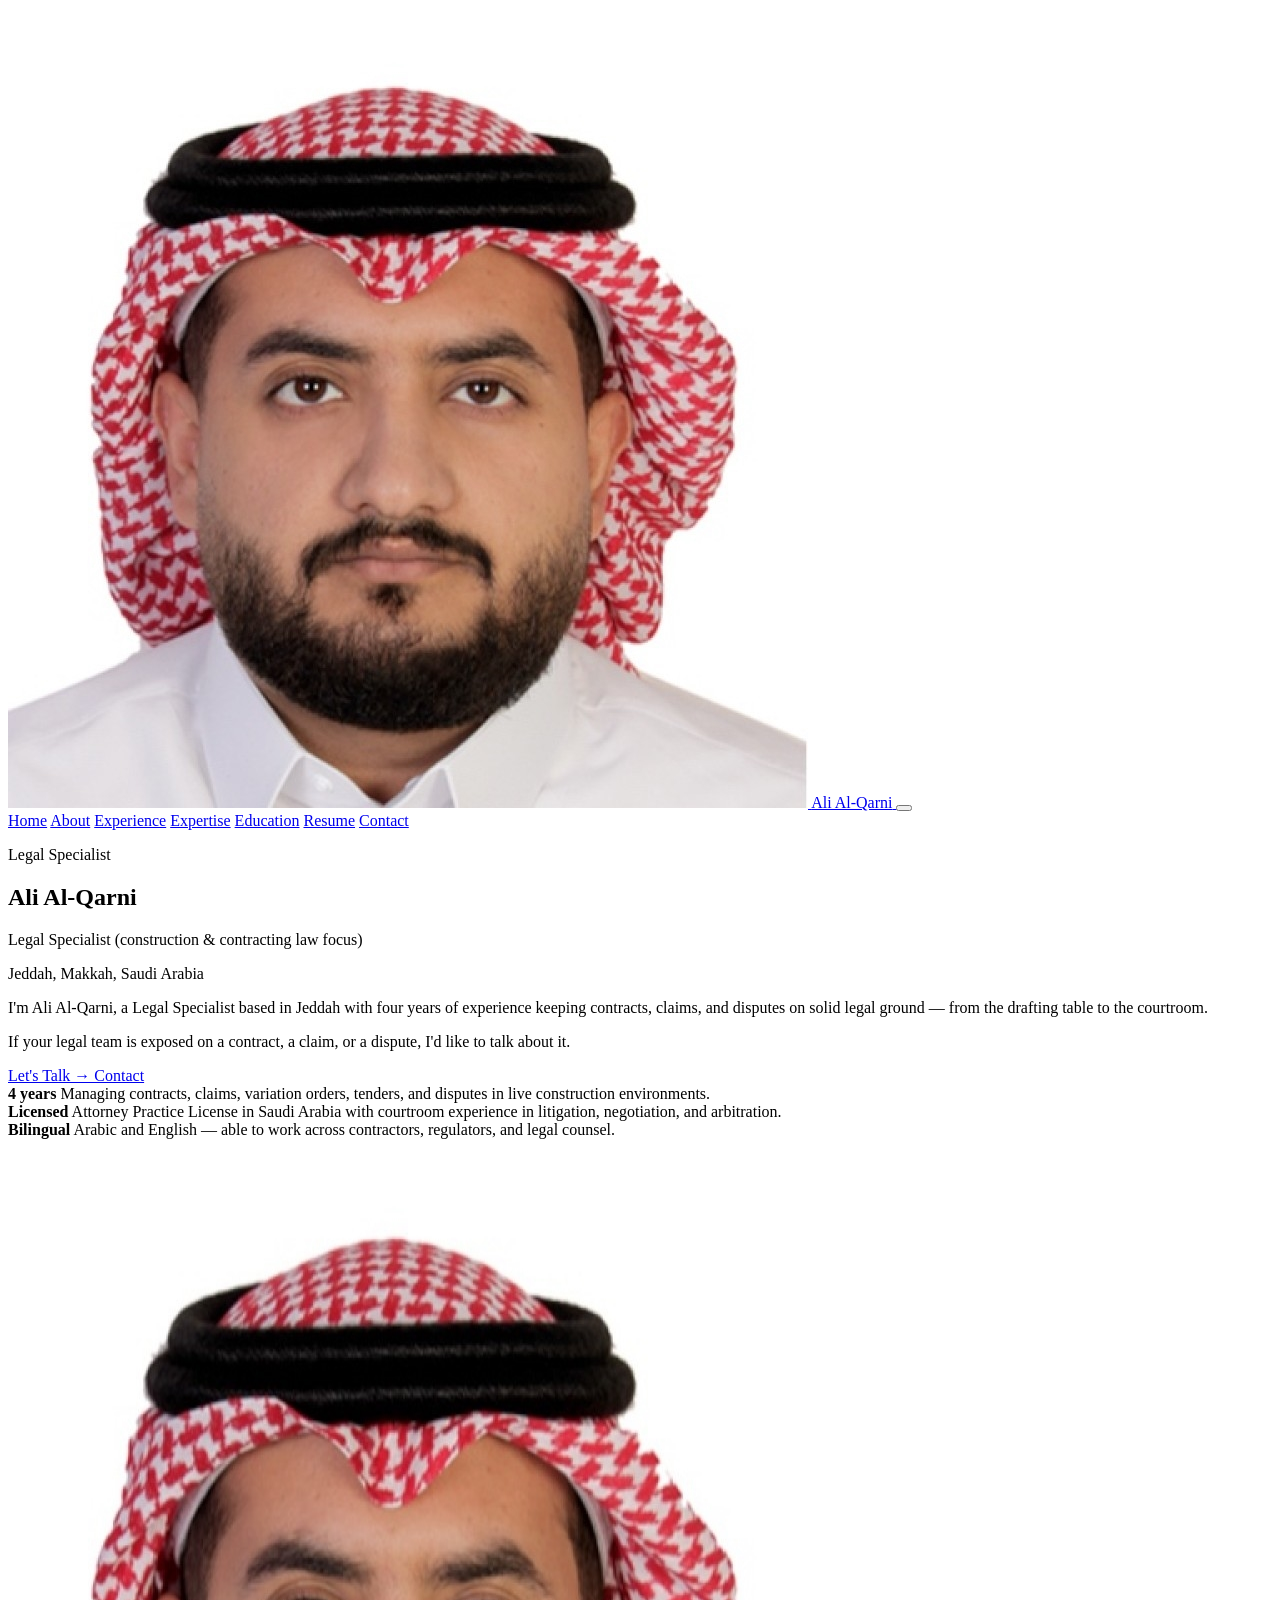
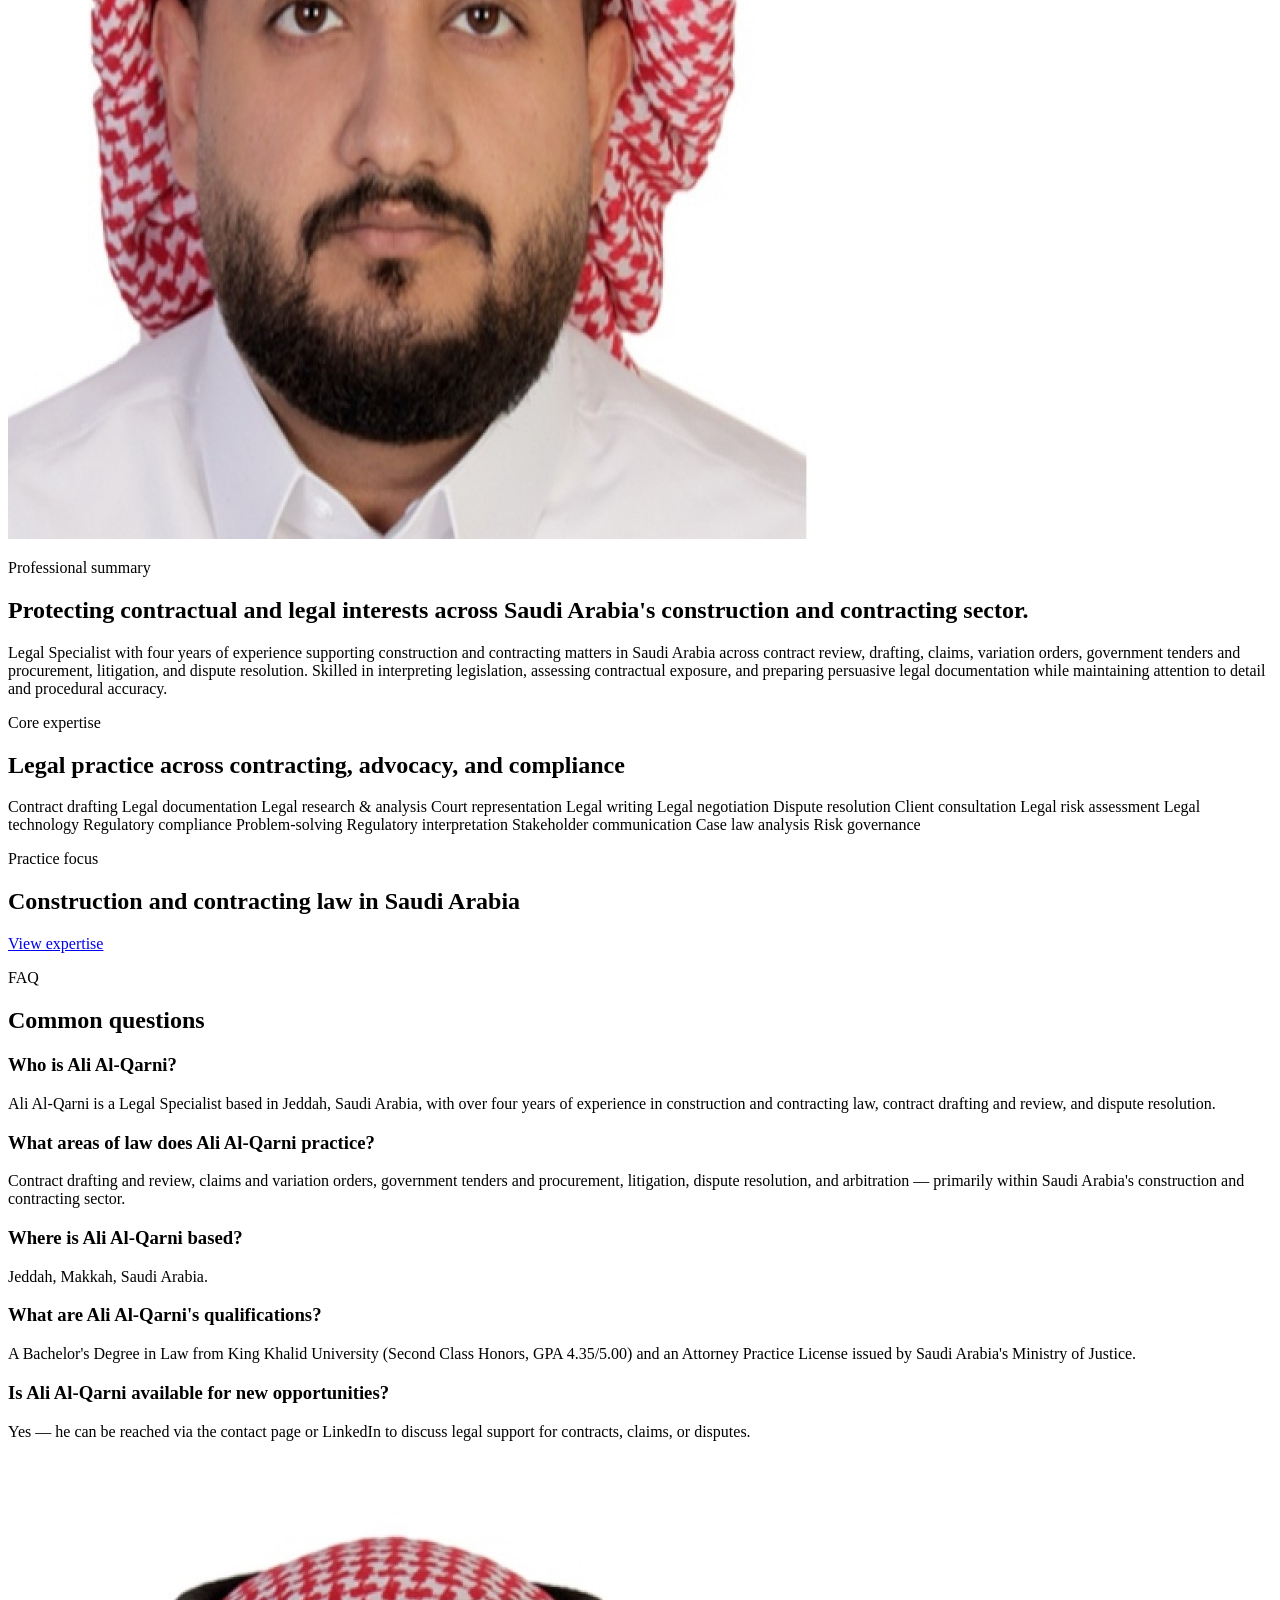
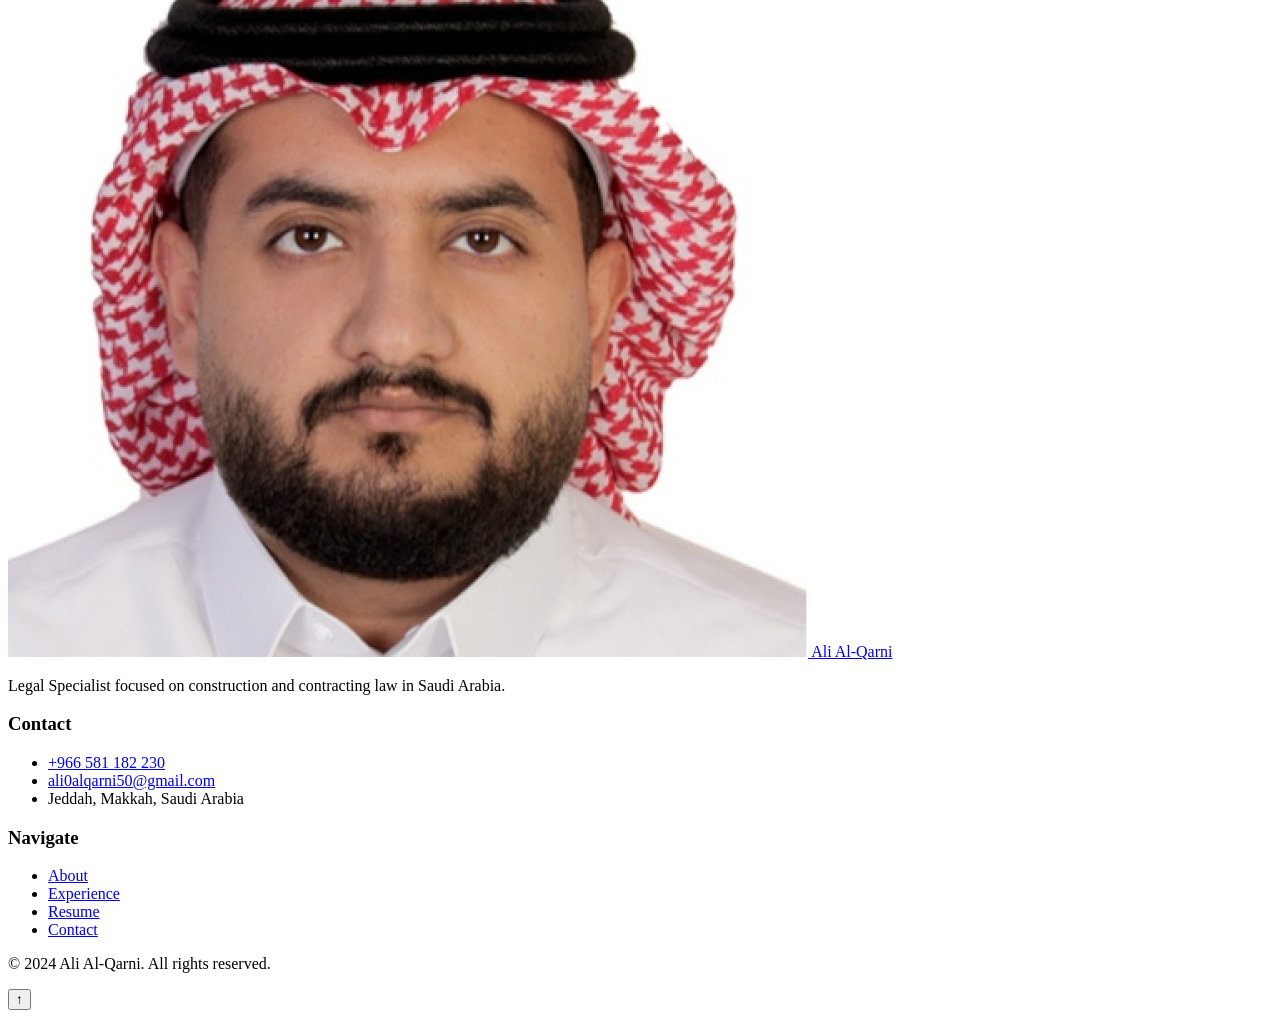
==== index.html @ 234a4a9c "Add files via upload" ====
<!DOCTYPE html>
<html lang="en">
  <head>
    <meta charset="UTF-8" />
    <meta name="viewport" content="width=device-width, initial-scale=1.0" />
    <meta name="description" content="Ali Al-Qarni is a Legal Specialist in Saudi Arabia focused on construction and contracting law, contract review, claims, and dispute resolution." />
    <meta name="robots" content="index, follow" />
    <meta name="theme-color" content="#101828" />
    <meta property="og:type" content="profile" />
    <meta property="og:title" content="Ali Al-Qarni | Legal Specialist, Jeddah, Saudi Arabia" />
    <meta property="og:description" content="Ali Al-Qarni is a Legal Specialist in Saudi Arabia focused on construction and contracting law, contract review, claims, and dispute resolution." />
    <meta property="og:url" content="https://www.alialqarnilegal.com/" />
    <meta property="og:image" content="https://www.alialqarnilegal.com/Ali-Al-Qarni-Professional-Banner.png" />
    <meta property="og:locale" content="en_SA" />
    <meta name="twitter:card" content="summary_large_image" />
    <meta name="twitter:title" content="Ali Al-Qarni | Legal Specialist, Jeddah, Saudi Arabia" />
    <meta name="twitter:description" content="Ali Al-Qarni is a Legal Specialist in Saudi Arabia focused on construction and contracting law, contract review, claims, and dispute resolution." />
    <meta name="twitter:image" content="https://www.alialqarnilegal.com/Ali-Al-Qarni-Professional-Banner.png" />
    <link rel="canonical" href="https://www.alialqarnilegal.com/" />
    <title>Ali Al-Qarni | Legal Specialist, Jeddah, Saudi Arabia</title>
    <link rel="icon" type="image/svg+xml" href="./ali-al-qarni-monogram.svg" />
    <link rel="stylesheet" href="./css/style.css" />
    <script type="application/ld+json">
      {
        "@context": "https://schema.org",
        "@type": "Person",
        "name": "Ali Al-Qarni",
        "url": "https://www.alialqarnilegal.com/",
        "jobTitle": "Legal Specialist",
        "description": "Legal Specialist with 4+ years of experience in construction and contracting law, contract review, litigation, and dispute resolution in Saudi Arabia.",
        "image": "https://www.alialqarnilegal.com/Ali-Al-Qarni-Portrait.jpg",
        "address": {
          "@type": "PostalAddress",
          "addressLocality": "Jeddah",
          "addressRegion": "Makkah",
          "addressCountry": "SA"
        },
        "email": "ali0alqarni50@gmail.com",
        "telephone": "+966581182230",
        "sameAs": ["https://www.linkedin.com/in/ali-alqarni11/"],
        "alumniOf": {
          "@type": "CollegeOrUniversity",
          "name": "King Khalid University"
        },
        "knowsLanguage": ["Arabic", "English"],
        "hasCredential": {
          "@type": "EducationalOccupationalCredential",
          "credentialCategory": "Attorney Practice License",
          "recognizedBy": {
            "@type": "GovernmentOrganization",
            "name": "Ministry of Justice, Saudi Arabia"
          }
        }
      }
    </script>
    <script type="application/ld+json">
      {
        "@context": "https://schema.org",
        "@type": "FAQPage",
        "mainEntity": [
          {
            "@type": "Question",
            "name": "Who is Ali Al-Qarni?",
            "acceptedAnswer": {
              "@type": "Answer",
              "text": "Ali Al-Qarni is a Legal Specialist based in Jeddah, Saudi Arabia, with over four years of experience in construction and contracting law, contract drafting and review, and dispute resolution."
            }
          },
          {
            "@type": "Question",
            "name": "What areas of law does Ali Al-Qarni practice?",
            "acceptedAnswer": {
              "@type": "Answer",
              "text": "Contract drafting and review, claims and variation orders, government tenders and procurement, litigation, dispute resolution, and arbitration — primarily within Saudi Arabia's construction and contracting sector."
            }
          },
          {
            "@type": "Question",
            "name": "Where is Ali Al-Qarni based?",
            "acceptedAnswer": {
              "@type": "Answer",
              "text": "Jeddah, Makkah, Saudi Arabia."
            }
          },
          {
            "@type": "Question",
            "name": "What are Ali Al-Qarni's qualifications?",
            "acceptedAnswer": {
              "@type": "Answer",
              "text": "A Bachelor's Degree in Law from King Khalid University (Second Class Honors, GPA 4.35/5.00) and an Attorney Practice License issued by Saudi Arabia's Ministry of Justice."
            }
          },
          {
            "@type": "Question",
            "name": "Is Ali Al-Qarni available for new opportunities?",
            "acceptedAnswer": {
              "@type": "Answer",
              "text": "Yes — he can be reached via the contact page or LinkedIn to discuss legal support for contracts, claims, or disputes."
            }
          }
        ]
      }
    </script>
  </head>
  <body>
    <header class="site-header">
      <div class="container header-inner">
        <a class="brand" href="./" aria-label="Ali Al-Qarni home page">
          <img class="brand__logo" src="./Ali-Al-Qarni-Portrait.jpg" alt="Ali Al-Qarni portrait logo" />
          <span class="brand__text">Ali Al-Qarni</span>
        </a>

        <button class="nav-toggle" type="button" aria-label="Toggle navigation" aria-expanded="false">
          <span></span>
          <span></span>
          <span></span>
        </button>

        <nav class="site-nav" aria-label="Main navigation">
          <a class="nav-link" href="./">Home</a>
          <a class="nav-link" href="./about.html">About</a>
          <a class="nav-link" href="./experience.html">Experience</a>
          <a class="nav-link" href="./expertise.html">Expertise</a>
          <a class="nav-link" href="./education.html">Education</a>
          <a class="nav-link" href="./resume.html">Resume</a>
          <a class="nav-link" href="./contact.html">Contact</a>
        </nav>
      </div>
    </header>

    <main>
      <section class="hero">
        <div class="container hero__grid">
          <div class="hero__content">
            <p class="eyebrow">Legal Specialist</p>
            <h1>Ali Al-Qarni</h1>
            <p class="hero__title">Legal Specialist (construction &amp; contracting law focus)</p>
            <p class="hero__location">Jeddah, Makkah, Saudi Arabia</p>

            <p class="lead">
              I&apos;m Ali Al-Qarni, a Legal Specialist based in Jeddah with four years of experience
              keeping contracts, claims, and disputes on solid legal ground — from the drafting table
              to the courtroom.
            </p>

            <div class="hero__actions">
              <p class="cta-line">If your legal team is exposed on a contract, a claim, or a dispute, I&apos;d like to talk about it.</p>
              <a class="button button--primary" href="./contact.html">Let&apos;s Talk → Contact</a>
            </div>

            <div class="stat-grid" aria-label="Professional highlights">
              <div class="stat-item">
                <strong>4 years</strong>
                <span>Managing contracts, claims, variation orders, tenders, and disputes in live construction environments.</span>
              </div>
              <div class="stat-item">
                <strong>Licensed</strong>
                <span>Attorney Practice License in Saudi Arabia with courtroom experience in litigation, negotiation, and arbitration.</span>
              </div>
              <div class="stat-item">
                <strong>Bilingual</strong>
                <span>Arabic and English — able to work across contractors, regulators, and legal counsel.</span>
              </div>
            </div>
          </div>

          <div class="hero__media">
            <div class="portrait-card">
              <img src="./Ali-Al-Qarni-Portrait.jpg" alt="Portrait of Ali Al-Qarni, Legal Specialist in Saudi Arabia" width="800" height="1000" />
            </div>
          </div>
        </div>
      </section>

      <section class="section section--muted">
        <div class="container">
          <div class="section-heading">
            <p class="eyebrow">Professional summary</p>
            <h2>Protecting contractual and legal interests across Saudi Arabia&apos;s construction and contracting sector.</h2>
          </div>
          <p>
            Legal Specialist with four years of experience supporting construction and contracting
            matters in Saudi Arabia across contract review, drafting, claims, variation orders,
            government tenders and procurement, litigation, and dispute resolution. Skilled in
            interpreting legislation, assessing contractual exposure, and preparing persuasive legal
            documentation while maintaining attention to detail and procedural accuracy.
          </p>
        </div>
      </section>

      <section class="section">
        <div class="container">
          <div class="section-heading">
            <p class="eyebrow">Core expertise</p>
            <h2>Legal practice across contracting, advocacy, and compliance</h2>
          </div>

          <div class="expertise-list">
            <span>Contract drafting</span>
            <span>Legal documentation</span>
            <span>Legal research &amp; analysis</span>
            <span>Court representation</span>
            <span>Legal writing</span>
            <span>Legal negotiation</span>
            <span>Dispute resolution</span>
            <span>Client consultation</span>
            <span>Legal risk assessment</span>
            <span>Legal technology</span>
            <span>Regulatory compliance</span>
            <span>Problem-solving</span>
            <span>Regulatory interpretation</span>
            <span>Stakeholder communication</span>
            <span>Case law analysis</span>
            <span>Risk governance</span>
          </div>
        </div>
      </section>

      <section class="section section--highlight">
        <div class="container cta-band">
          <div>
            <p class="eyebrow">Practice focus</p>
            <h2>Construction and contracting law in Saudi Arabia</h2>
          </div>
          <a class="button button--primary" href="./expertise.html">View expertise</a>
        </div>
      </section>

      <section class="section faq-section" aria-label="Frequently asked questions">
        <div class="container narrow">
          <div class="section-heading">
            <p class="eyebrow">FAQ</p>
            <h2>Common questions</h2>
          </div>

          <div class="faq-list">
            <div class="faq-item">
              <h3>Who is Ali Al-Qarni?</h3>
              <p>Ali Al-Qarni is a Legal Specialist based in Jeddah, Saudi Arabia, with over four years of experience in construction and contracting law, contract drafting and review, and dispute resolution.</p>
            </div>
            <div class="faq-item">
              <h3>What areas of law does Ali Al-Qarni practice?</h3>
              <p>Contract drafting and review, claims and variation orders, government tenders and procurement, litigation, dispute resolution, and arbitration — primarily within Saudi Arabia&apos;s construction and contracting sector.</p>
            </div>
            <div class="faq-item">
              <h3>Where is Ali Al-Qarni based?</h3>
              <p>Jeddah, Makkah, Saudi Arabia.</p>
            </div>
            <div class="faq-item">
              <h3>What are Ali Al-Qarni&apos;s qualifications?</h3>
              <p>A Bachelor&apos;s Degree in Law from King Khalid University (Second Class Honors, GPA 4.35/5.00) and an Attorney Practice License issued by Saudi Arabia&apos;s Ministry of Justice.</p>
            </div>
            <div class="faq-item">
              <h3>Is Ali Al-Qarni available for new opportunities?</h3>
              <p>Yes — he can be reached via the contact page or LinkedIn to discuss legal support for contracts, claims, or disputes.</p>
            </div>
          </div>
        </div>
      </section>
    </main>

    <footer class="site-footer">
      <div class="container footer-grid">
        <div>
          <a class="brand brand--footer" href="./">
            <img class="brand__logo" src="./Ali-Al-Qarni-Portrait.jpg" alt="Ali Al-Qarni portrait logo" />
            <span class="brand__text">Ali Al-Qarni</span>
          </a>
          <p>Legal Specialist focused on construction and contracting law in Saudi Arabia.</p>
        </div>

        <div>
          <h3>Contact</h3>
          <ul class="footer-list">
            <li><a href="tel:+966581182230">+966 581 182 230</a></li>
            <li><a href="mailto:ali0alqarni50@gmail.com">ali0alqarni50@gmail.com</a></li>
            <li>Jeddah, Makkah, Saudi Arabia</li>
          </ul>
        </div>

        <div>
          <h3>Navigate</h3>
          <ul class="footer-list">
            <li><a href="./about.html">About</a></li>
            <li><a href="./experience.html">Experience</a></li>
            <li><a href="./resume.html">Resume</a></li>
            <li><a href="./contact.html">Contact</a></li>
          </ul>
        </div>
      </div>
      <div class="container footer-meta">
        <p>© 2024 Ali Al-Qarni. All rights reserved.</p>
      </div>
    </footer>

    <button class="scroll-top" type="button" aria-label="Scroll to top">↑</button>

    <script src="./js/main.js"></script>
  </body>
</html>
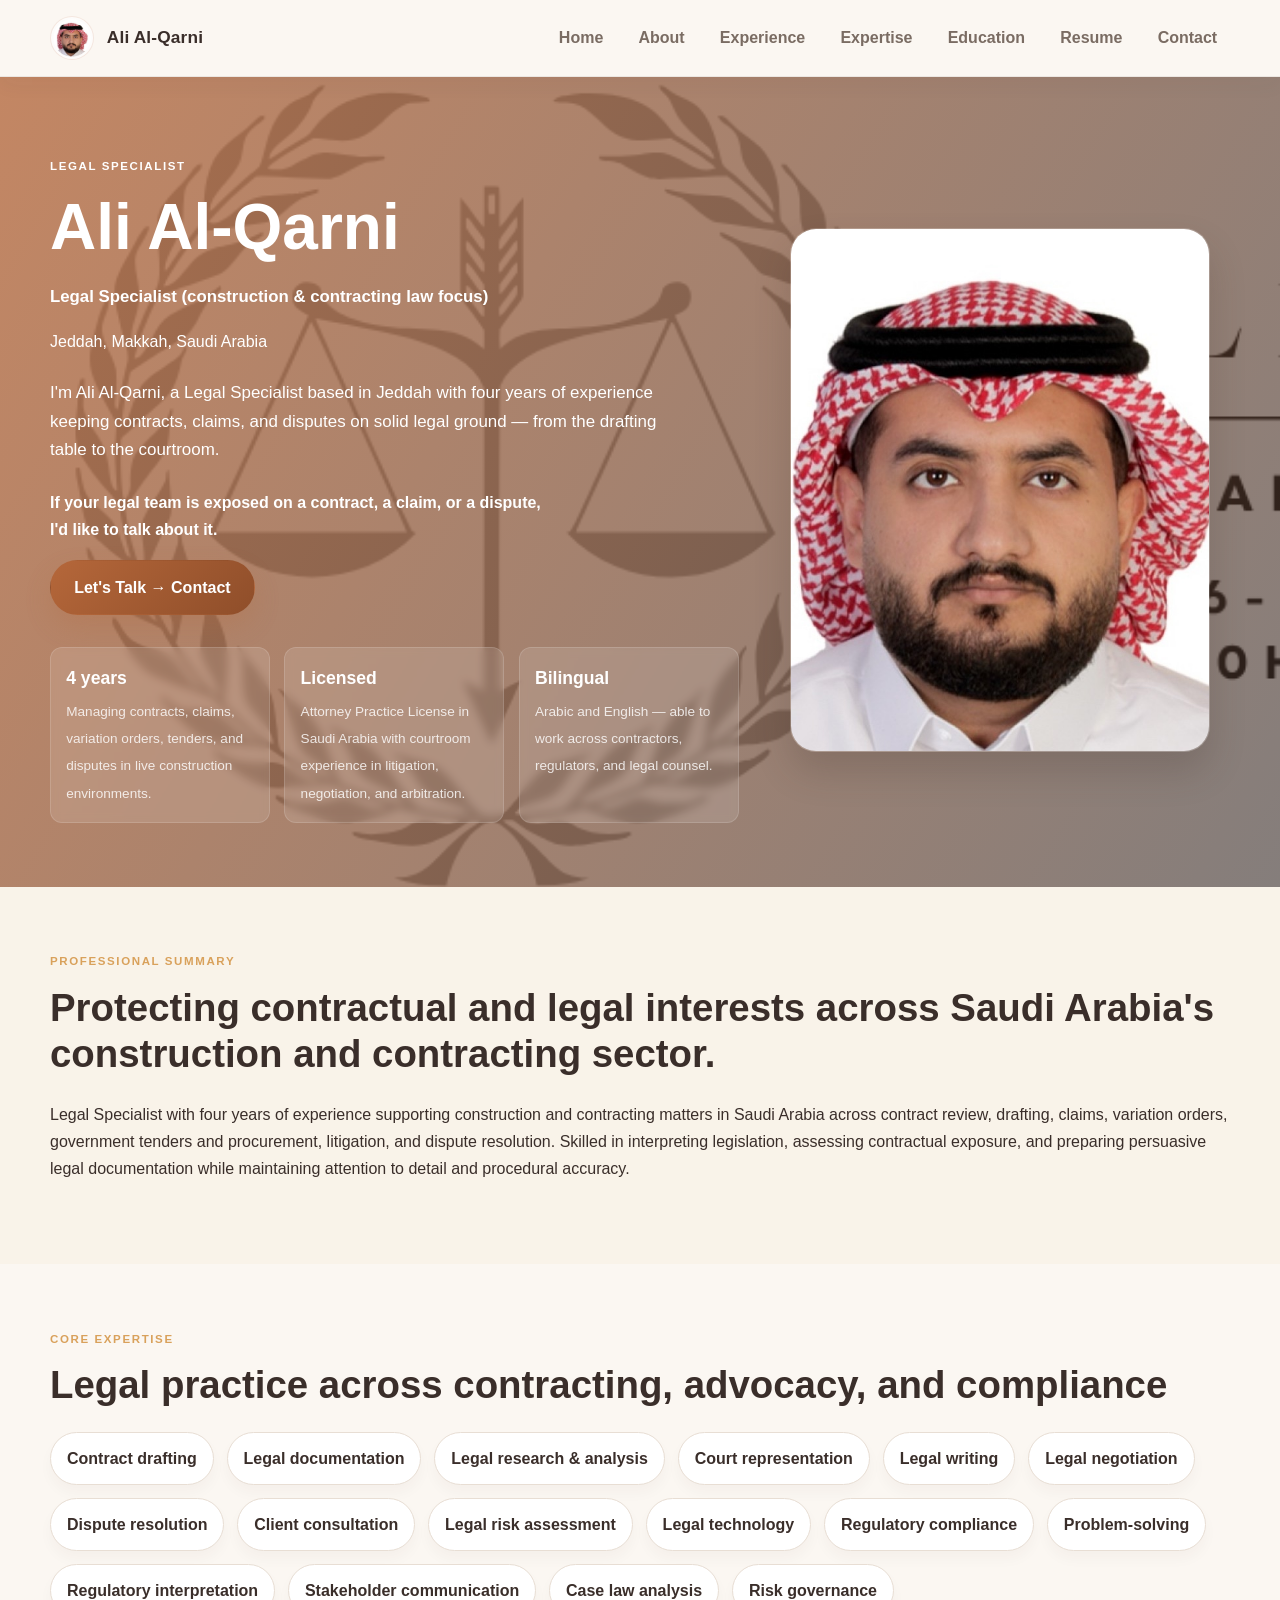
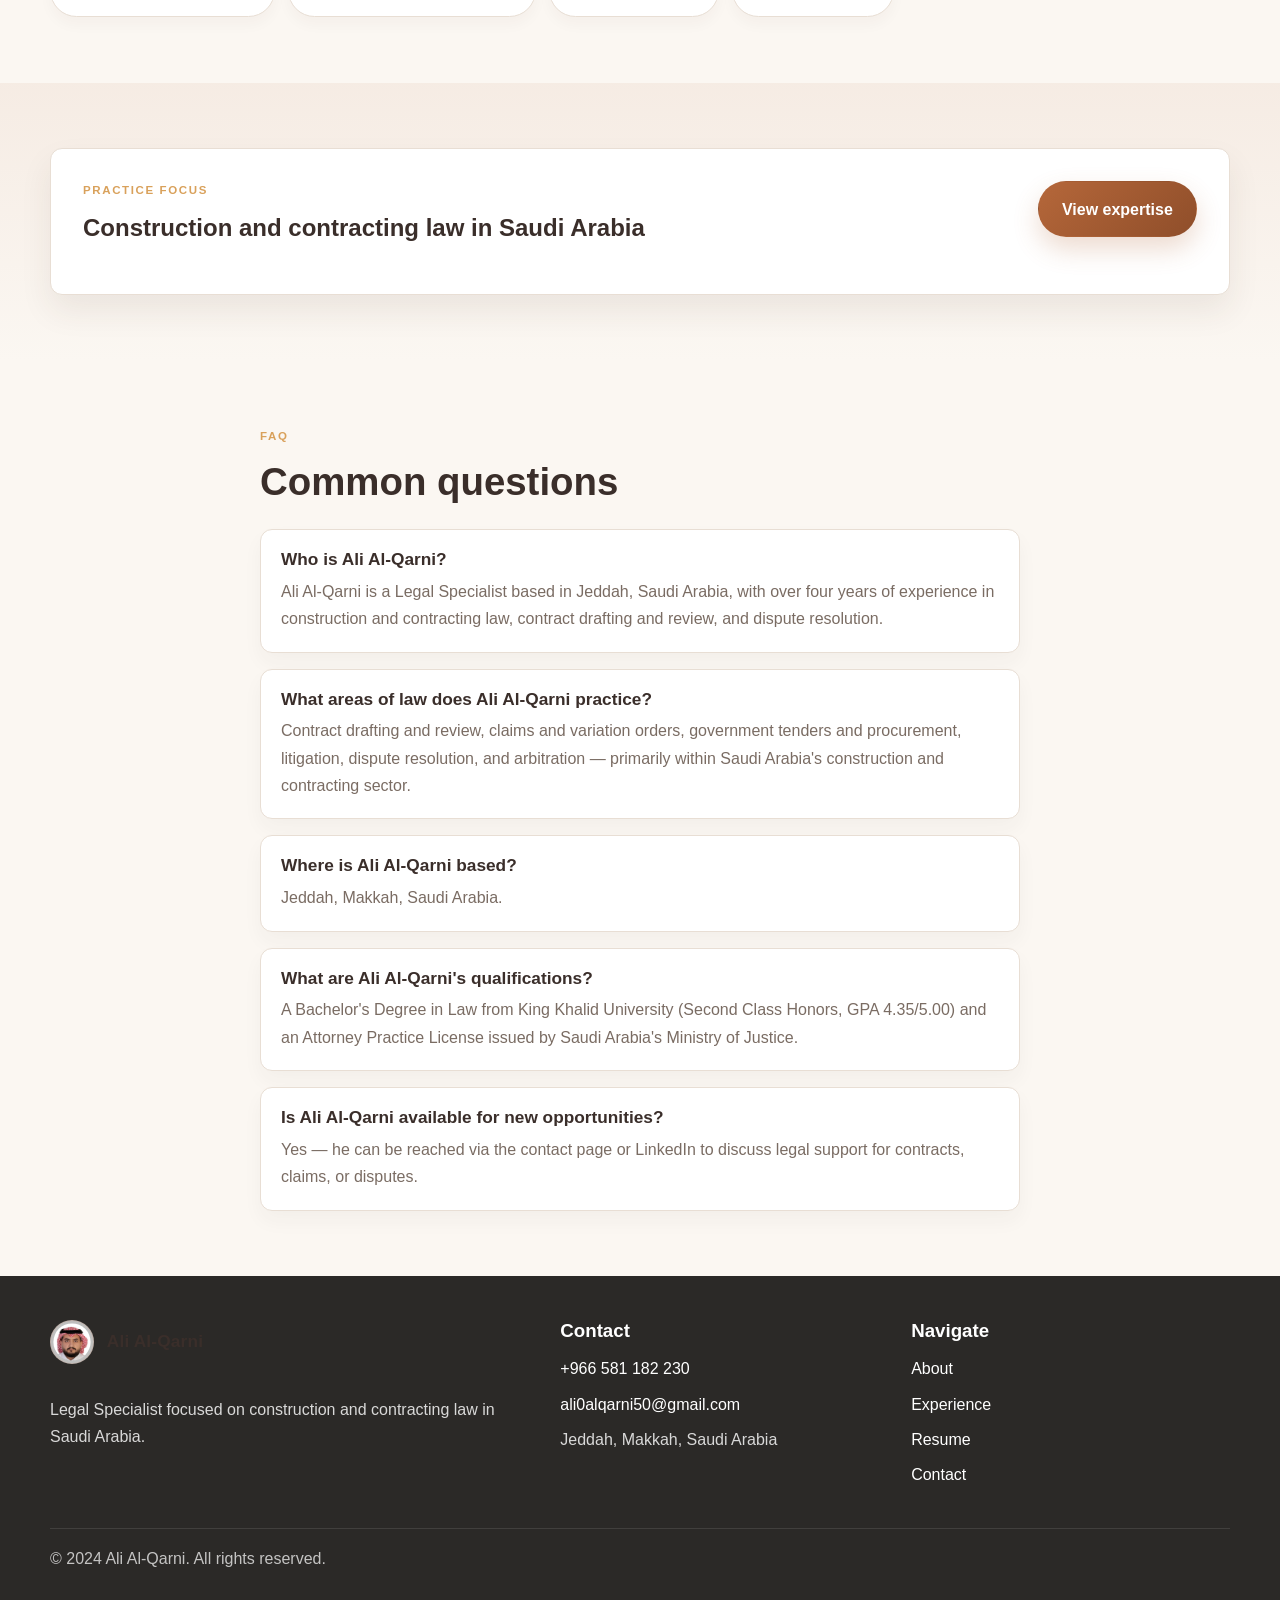
==== commit 0941cfa7: "Add files via upload" ====
--- a/index.html
+++ b/index.html
@@ -9,26 +9,26 @@
     <meta property="og:type" content="profile" />
     <meta property="og:title" content="Ali Al-Qarni | Legal Specialist, Jeddah, Saudi Arabia" />
     <meta property="og:description" content="Ali Al-Qarni is a Legal Specialist in Saudi Arabia focused on construction and contracting law, contract review, claims, and dispute resolution." />
-    <meta property="og:url" content="https://www.alialqarnilegal.com/" />
-    <meta property="og:image" content="https://www.alialqarnilegal.com/Ali-Al-Qarni-Professional-Banner.png" />
+    <meta property="og:url" content="https://danmoneynnhfbn.github.io/alllll/" />
+    <meta property="og:image" content="https://danmoneynnhfbn.github.io/alllll/Ali-Al-Qarni-Professional-Banner.png" />
     <meta property="og:locale" content="en_SA" />
     <meta name="twitter:card" content="summary_large_image" />
     <meta name="twitter:title" content="Ali Al-Qarni | Legal Specialist, Jeddah, Saudi Arabia" />
     <meta name="twitter:description" content="Ali Al-Qarni is a Legal Specialist in Saudi Arabia focused on construction and contracting law, contract review, claims, and dispute resolution." />
-    <meta name="twitter:image" content="https://www.alialqarnilegal.com/Ali-Al-Qarni-Professional-Banner.png" />
-    <link rel="canonical" href="https://www.alialqarnilegal.com/" />
+    <meta name="twitter:image" content="https://danmoneynnhfbn.github.io/alllll/Ali-Al-Qarni-Professional-Banner.png" />
+    <link rel="canonical" href="https://danmoneynnhfbn.github.io/alllll/" />
     <title>Ali Al-Qarni | Legal Specialist, Jeddah, Saudi Arabia</title>
     <link rel="icon" type="image/svg+xml" href="./ali-al-qarni-monogram.svg" />
-    <link rel="stylesheet" href="./css/style.css" />
+    <link rel="stylesheet" href="style.css" />
     <script type="application/ld+json">
       {
         "@context": "https://schema.org",
         "@type": "Person",
         "name": "Ali Al-Qarni",
-        "url": "https://www.alialqarnilegal.com/",
+        "url": "https://danmoneynnhfbn.github.io/alllll/",
         "jobTitle": "Legal Specialist",
         "description": "Legal Specialist with 4+ years of experience in construction and contracting law, contract review, litigation, and dispute resolution in Saudi Arabia.",
-        "image": "https://www.alialqarnilegal.com/Ali-Al-Qarni-Portrait.jpg",
+        "image": "https://danmoneynnhfbn.github.io/alllll/Ali-Al-Qarni-Portrait.jpg",
         "address": {
           "@type": "PostalAddress",
           "addressLocality": "Jeddah",
@@ -295,6 +295,6 @@
 
     <button class="scroll-top" type="button" aria-label="Scroll to top">↑</button>
 
-    <script src="./js/main.js"></script>
+    <script src="main.js"></script>
   </body>
 </html>
--- a/style.css
+++ b/style.css
@@ -0,0 +1,920 @@
+:root {
+  --color-bg: #FBF7F2;
+  --color-surface: #FFFFFF;
+  --color-text: #3A2E2A;
+  --color-text-muted: #7A6C63;
+  --color-primary: #B5673A;
+  --color-primary-dark: #8F4E2A;
+  --color-secondary: #D9A15B;
+  --color-border: #E8DED4;
+  --radius: 12px;
+  --container: 1180px;
+  --shadow-soft: 0 16px 32px rgba(58, 46, 42, 0.08);
+  --shadow-card: 0 22px 40px rgba(58, 46, 42, 0.12);
+}
+
+* {
+  box-sizing: border-box;
+}
+
+html {
+  scroll-behavior: smooth;
+}
+
+body {
+  margin: 0;
+  font-family: "Segoe UI", Arial, sans-serif;
+  background: var(--color-bg);
+  color: var(--color-text);
+  line-height: 1.7;
+}
+
+a {
+  color: inherit;
+  text-decoration: none;
+}
+
+img {
+  max-width: 100%;
+  height: auto;
+  display: block;
+}
+
+button,
+input,
+textarea {
+  font: inherit;
+}
+
+.container {
+  width: min(var(--container), calc(100% - 2rem));
+  margin: 0 auto;
+}
+
+.narrow {
+  max-width: 760px;
+}
+
+.site-header {
+  position: sticky;
+  top: 0;
+  z-index: 1000;
+  background: rgba(251, 247, 242, 0.94);
+  backdrop-filter: blur(12px);
+  border-bottom: 1px solid rgba(58, 46, 42, 0.08);
+  box-shadow: 0 8px 20px rgba(58, 46, 42, 0.04);
+}
+
+.header-inner {
+  display: flex;
+  align-items: center;
+  justify-content: space-between;
+  min-height: 76px;
+  gap: 1rem;
+}
+
+.brand {
+  display: inline-flex;
+  align-items: center;
+  gap: 0.8rem;
+  color: var(--color-text);
+  transition: opacity 0.2s ease;
+}
+
+.brand:hover,
+.brand:focus-visible {
+  opacity: 0.92;
+}
+
+.brand__logo {
+  width: 44px;
+  height: 44px;
+  display: block;
+  border-radius: 50%;
+  object-fit: cover;
+  background: rgba(255, 255, 255, 0.7);
+  border: 1px solid rgba(181, 103, 58, 0.14);
+  padding: 0.15rem;
+}
+
+.brand__text {
+  font-size: 1.08rem;
+  font-weight: 800;
+  letter-spacing: 0.01em;
+  color: var(--color-text);
+}
+
+.site-nav {
+  display: none;
+  flex-direction: column;
+  position: absolute;
+  top: 100%;
+  left: 0;
+  right: 0;
+  padding: 1rem 1.25rem 1.35rem;
+  background: rgba(255, 255, 255, 0.98);
+  border-top: 1px solid var(--color-border);
+  box-shadow: var(--shadow-soft);
+  opacity: 0;
+  visibility: hidden;
+  transform: translateY(-10px);
+  transition: opacity 0.25s ease, transform 0.25s ease, visibility 0.25s ease;
+}
+
+.site-nav.is-open {
+  display: flex;
+  opacity: 1;
+  visibility: visible;
+  transform: translateY(0);
+}
+
+.nav-link {
+  color: var(--color-text-muted);
+  padding: 0.75rem 0.2rem;
+  font-weight: 600;
+  border-radius: var(--radius);
+  transition: all 0.2s ease;
+}
+
+.nav-link:hover,
+.nav-link:focus-visible,
+.nav-link.is-active {
+  color: var(--color-primary-dark);
+  background: rgba(181, 103, 58, 0.08);
+  transform: translateY(-2px);
+}
+
+.nav-toggle {
+  width: 2.9rem;
+  height: 2.9rem;
+  border: 1px solid var(--color-border);
+  border-radius: 50%;
+  background: rgba(255, 255, 255, 0.7);
+  display: inline-flex;
+  flex-direction: column;
+  justify-content: center;
+  align-items: center;
+  gap: 0.28rem;
+  padding: 0;
+  cursor: pointer;
+  transition: all 0.2s ease;
+}
+
+.nav-toggle:hover,
+.nav-toggle:focus-visible {
+  transform: translateY(-2px);
+  box-shadow: var(--shadow-soft);
+}
+
+.nav-toggle span {
+  display: block;
+  width: 1.2rem;
+  height: 2px;
+  background: var(--color-text);
+  border-radius: 999px;
+  transition: all 0.25s ease;
+}
+
+.nav-toggle.is-open span:nth-child(1) {
+  transform: rotate(45deg) translate(4px, 4px);
+}
+
+.nav-toggle.is-open span:nth-child(2) {
+  opacity: 0;
+}
+
+.nav-toggle.is-open span:nth-child(3) {
+  transform: rotate(-45deg) translate(4px, -4px);
+}
+
+main {
+  min-height: calc(100vh - 150px);
+}
+
+.hero {
+  position: relative;
+  background: linear-gradient(120deg, rgba(181, 103, 58, 0.78), rgba(58, 46, 42, 0.6)), url("../Ali-Al-Qarni-Professional-Banner.png") center/cover no-repeat;
+  color: #ffffff;
+  padding: 4.2rem 0 3.3rem;
+}
+
+.hero__grid {
+  display: grid;
+  gap: 2rem;
+  align-items: center;
+  position: relative;
+  z-index: 1;
+}
+
+.eyebrow {
+  margin: 0 0 0.8rem;
+  color: var(--color-secondary);
+  text-transform: uppercase;
+  letter-spacing: 0.14em;
+  font-size: 0.72rem;
+  font-weight: 700;
+}
+
+h1,
+h2,
+h3 {
+  margin-top: 0;
+  line-height: 1.2;
+  color: var(--color-text);
+}
+
+.hero h1,
+.hero h2,
+.hero h3,
+.hero p,
+.hero .eyebrow,
+.hero .hero__title,
+.hero .hero__location {
+  color: #ffffff;
+}
+
+.hero h1 {
+  font-size: clamp(2.3rem, 5vw, 4rem);
+  margin-bottom: 0.6rem;
+}
+
+.hero__title {
+  font-size: 1.05rem;
+  font-weight: 600;
+  margin-bottom: 0.5rem;
+}
+
+.hero__location {
+  margin-bottom: 1.5rem;
+  color: rgba(255, 255, 255, 0.82);
+}
+
+.lead {
+  max-width: 640px;
+  color: rgba(255, 255, 255, 0.92);
+  font-size: 1.06rem;
+}
+
+.hero__actions {
+  display: flex;
+  flex-direction: column;
+  align-items: flex-start;
+  gap: 1rem;
+  margin-top: 1.5rem;
+}
+
+.cta-line {
+  margin: 0;
+  color: rgba(255, 255, 255, 0.9);
+  font-weight: 600;
+  max-width: 32rem;
+}
+
+.button {
+  display: inline-flex;
+  align-items: center;
+  justify-content: center;
+  min-height: 2.9rem;
+  padding: 0.82rem 1.45rem;
+  border-radius: 999px;
+  border: 1px solid transparent;
+  font-weight: 700;
+  transition: all 0.2s ease;
+  cursor: pointer;
+}
+
+.button:hover,
+.button:focus-visible {
+  transform: translateY(-2px);
+  box-shadow: var(--shadow-soft);
+}
+
+.button--primary {
+  background: linear-gradient(135deg, var(--color-primary), var(--color-primary-dark));
+  color: #ffffff;
+  box-shadow: 0 12px 26px rgba(181, 103, 58, 0.24);
+}
+
+.button--secondary {
+  border-color: rgba(255, 255, 255, 0.28);
+  background: rgba(255, 255, 255, 0.08);
+  color: #ffffff;
+}
+
+.stat-grid {
+  margin-top: 2rem;
+  display: grid;
+  grid-template-columns: repeat(3, minmax(0, 1fr));
+  gap: 0.9rem;
+}
+
+.stat-item {
+  background: rgba(255, 255, 255, 0.12);
+  border: 1px solid rgba(255, 255, 255, 0.14);
+  border-radius: var(--radius);
+  padding: 1rem 0.95rem;
+  backdrop-filter: blur(4px);
+}
+
+.stat-item strong {
+  display: block;
+  color: #ffffff;
+  font-size: 1.1rem;
+  margin-bottom: 0.2rem;
+}
+
+.stat-item span {
+  color: rgba(255, 255, 255, 0.82);
+  font-size: 0.85rem;
+}
+
+.hero__media {
+  display: flex;
+  justify-content: center;
+}
+
+.portrait-card {
+  width: min(100%, 420px);
+  border-radius: 26px;
+  overflow: hidden;
+  background: rgba(255, 255, 255, 0.08);
+  border: 1px solid rgba(255, 255, 255, 0.12);
+  box-shadow: 0 20px 36px rgba(58, 46, 42, 0.2);
+}
+
+.portrait-card img {
+  width: 100%;
+  aspect-ratio: 4 / 5;
+  object-fit: cover;
+}
+
+.section {
+  padding: 4.1rem 0;
+}
+
+.section--muted {
+  background: rgba(217, 161, 91, 0.06);
+}
+
+.section--highlight {
+  background: linear-gradient(180deg, rgba(181, 103, 58, 0.08), rgba(251, 247, 242, 0.7));
+}
+
+.section-heading {
+  margin-bottom: 1.5rem;
+}
+
+.section-heading h2 {
+  font-size: clamp(1.8rem, 3vw, 2.7rem);
+  margin-bottom: 0.5rem;
+}
+
+.expertise-list {
+  display: flex;
+  flex-wrap: wrap;
+  gap: 0.8rem;
+}
+
+.expertise-list span {
+  background: var(--color-surface);
+  border: 1px solid var(--color-border);
+  border-radius: 999px;
+  padding: 0.75rem 1rem;
+  font-weight: 600;
+  color: var(--color-text);
+  box-shadow: 0 8px 14px rgba(58, 46, 42, 0.03);
+  transition: transform 0.2s ease, box-shadow 0.2s ease;
+}
+
+.expertise-list span:hover {
+  transform: translateY(-2px);
+  box-shadow: 0 10px 18px rgba(58, 46, 42, 0.06);
+}
+
+.cta-band {
+  display: flex;
+  flex-direction: column;
+  gap: 1.5rem;
+  justify-content: space-between;
+  align-items: flex-start;
+  background: var(--color-surface);
+  border: 1px solid var(--color-border);
+  border-radius: var(--radius);
+  padding: 2rem;
+  box-shadow: var(--shadow-soft);
+}
+
+.page-hero {
+  background: linear-gradient(120deg, rgba(181, 103, 58, 0.84), rgba(58, 46, 42, 0.68)), url("../Ali-Al-Qarni-Professional-Banner.png") center/cover no-repeat;
+  color: #ffffff;
+  padding: 4rem 0 3rem;
+}
+
+.page-hero h1 {
+  color: #ffffff;
+  font-size: clamp(2.2rem, 4vw, 3.2rem);
+  margin: 0;
+}
+
+.about-grid,
+.contact-layout,
+.info-columns,
+.credentials-grid,
+.resume-layout {
+  display: grid;
+  gap: 1.5rem;
+}
+
+.about-grid {
+  grid-template-columns: 1fr;
+  align-items: center;
+}
+
+.about-photo-wrap {
+  width: min(100%, 280px);
+  margin: 0 auto;
+  background: var(--color-surface);
+  border: 6px solid rgba(255, 255, 255, 0.92);
+  border-radius: 50%;
+  overflow: hidden;
+  box-shadow: 0 18px 30px rgba(58, 46, 42, 0.12);
+}
+
+.about-photo {
+  width: 100%;
+  aspect-ratio: 1;
+  object-fit: cover;
+  border-radius: 50%;
+}
+
+.credential-card,
+.info-card,
+.contact-card {
+  background: var(--color-surface);
+  border: 1px solid var(--color-border);
+  border-radius: var(--radius);
+  padding: 1.5rem;
+  box-shadow: var(--shadow-soft);
+  transition: transform 0.25s ease, box-shadow 0.25s ease;
+}
+
+.credential-card:hover,
+.info-card:hover,
+.contact-card:hover,
+.timeline-content:hover,
+.resume-block:hover {
+  transform: scale(1.02);
+  box-shadow: var(--shadow-card);
+}
+
+.credential-card h3,
+.info-card h2,
+.contact-card h2 {
+  color: var(--color-text);
+  margin-bottom: 1rem;
+}
+
+.credential-card ul,
+.info-card ul,
+.contact-list,
+.footer-list,
+.resume-bullets,
+.detail-list {
+  margin: 0;
+  padding-left: 1.1rem;
+}
+
+.credential-card li,
+.info-card li,
+.contact-list li,
+.footer-list li,
+.resume-bullets li,
+.detail-list li {
+  margin-bottom: 0.5rem;
+}
+
+.expertise-grid {
+  display: grid;
+  gap: 1.5rem;
+}
+
+.info-card h2 {
+  font-size: 1.45rem;
+}
+
+.timeline {
+  position: relative;
+  display: grid;
+  gap: 1.5rem;
+}
+
+.timeline::before {
+  content: "";
+  position: absolute;
+  left: 0.75rem;
+  top: 0;
+  bottom: 0;
+  width: 2px;
+  background: rgba(181, 103, 58, 0.18);
+}
+
+.timeline-item {
+  position: relative;
+  display: grid;
+  grid-template-columns: 2rem 1fr;
+  gap: 1rem;
+  align-items: flex-start;
+}
+
+.timeline-marker {
+  position: relative;
+  width: 1.2rem;
+  height: 1.2rem;
+  border-radius: 50%;
+  background: var(--color-primary);
+  box-shadow: 0 0 0 6px rgba(181, 103, 58, 0.12);
+  margin-top: 0.45rem;
+  z-index: 1;
+}
+
+.timeline-content {
+  background: var(--color-surface);
+  border: 1px solid var(--color-border);
+  border-radius: var(--radius);
+  padding: 1.5rem;
+  box-shadow: var(--shadow-soft);
+  transition: transform 0.25s ease, box-shadow 0.25s ease;
+}
+
+.timeline-date {
+  color: var(--color-primary);
+  font-weight: 700;
+  margin-bottom: 0.4rem;
+}
+
+.timeline-content h2 {
+  font-size: 1.45rem;
+  margin-bottom: 0.2rem;
+}
+
+.timeline-content h3 {
+  color: var(--color-text-muted);
+  font-size: 1rem;
+  margin-bottom: 1rem;
+}
+
+.education-block {
+  margin-bottom: 1.25rem;
+}
+
+.education-title {
+  font-weight: 700;
+  margin-bottom: 0.2rem;
+}
+
+.resume-header {
+  display: flex;
+  flex-direction: column;
+  gap: 1rem;
+  justify-content: space-between;
+}
+
+.resume-meta {
+  color: rgba(255, 255, 255, 0.9);
+}
+
+.resume-meta p {
+  margin: 0.1rem 0;
+}
+
+.resume-sheet {
+  padding-top: 2rem;
+}
+
+.resume-block {
+  background: var(--color-surface);
+  border: 1px solid var(--color-border);
+  border-radius: var(--radius);
+  padding: 1.5rem;
+  box-shadow: var(--shadow-soft);
+  transition: transform 0.25s ease, box-shadow 0.25s ease;
+}
+
+.resume-block h2 {
+  font-size: 1.5rem;
+  margin-bottom: 0.9rem;
+}
+
+.resume-role {
+  margin-bottom: 1.5rem;
+}
+
+.resume-role:last-child {
+  margin-bottom: 0;
+}
+
+.resume-role h3 {
+  color: var(--color-text);
+  margin-bottom: 0.2rem;
+  font-size: 1.2rem;
+}
+
+.role-meta {
+  color: var(--color-text-muted);
+  font-weight: 600;
+  margin-bottom: 0.7rem;
+}
+
+.two-column {
+  column-count: 2;
+  column-gap: 2rem;
+  padding-left: 1.2rem;
+}
+
+.contact-layout {
+  grid-template-columns: 1fr;
+}
+
+.contact-list {
+  list-style: none;
+  padding-left: 0;
+  margin-bottom: 1.5rem;
+}
+
+.contact-list li {
+  margin-bottom: 0.8rem;
+}
+
+.field-group {
+  margin-bottom: 1rem;
+}
+
+.field-group label {
+  display: block;
+  margin-bottom: 0.45rem;
+  font-weight: 700;
+  color: var(--color-text);
+}
+
+.field-group input,
+.field-group textarea {
+  width: 100%;
+  border: 1px solid var(--color-border);
+  border-radius: var(--radius);
+  background: #ffffff;
+  padding: 0.82rem 0.9rem;
+  color: var(--color-text);
+  transition: border-color 0.2s ease, box-shadow 0.2s ease;
+}
+
+.field-group input:focus,
+.field-group textarea:focus {
+  outline: none;
+  border-color: var(--color-primary);
+  box-shadow: 0 0 0 3px rgba(181, 103, 58, 0.12);
+}
+
+.field-group input.is-invalid,
+.field-group textarea.is-invalid {
+  border-color: #b42318;
+  background: #fff8f7;
+}
+
+.error-message {
+  display: block;
+  min-height: 1.25rem;
+  margin-top: 0.35rem;
+  color: #b42318;
+  font-size: 0.82rem;
+}
+
+.site-footer {
+  background: #2B2927;
+  color: rgba(255, 255, 255, 0.82);
+  padding-top: 2.75rem;
+}
+
+.footer-grid {
+  display: grid;
+  gap: 2rem;
+}
+
+.footer-list a,
+.footer-list li,
+.contact-list a,
+.contact-list li {
+  color: rgba(255, 255, 255, 0.82);
+}
+
+.faq-list {
+  display: grid;
+  gap: 1rem;
+}
+
+.faq-item {
+  background: var(--color-surface);
+  border: 1px solid var(--color-border);
+  border-radius: var(--radius);
+  padding: 1.2rem 1.25rem;
+  box-shadow: 0 10px 20px rgba(58, 46, 42, 0.04);
+}
+
+.faq-item h3 {
+  margin-bottom: 0.5rem;
+  font-size: 1.08rem;
+}
+
+.faq-item p {
+  margin: 0;
+  color: var(--color-text-muted);
+}
+
+.brand--footer {
+  margin-bottom: 1rem;
+}
+
+.site-footer h3 {
+  color: #ffffff;
+  margin-bottom: 0.8rem;
+}
+
+.footer-list {
+  list-style: none;
+  padding: 0;
+}
+
+.footer-list a,
+.resume-meta a,
+.contact-list a {
+  color: #ffffff;
+}
+
+.footer-meta {
+  border-top: 1px solid rgba(255, 255, 255, 0.1);
+  margin-top: 2rem;
+  padding: 1rem 0 2rem;
+}
+
+.footer-meta p {
+  margin: 0;
+  color: rgba(255, 255, 255, 0.72);
+}
+
+.scroll-top {
+  position: fixed;
+  right: 1.1rem;
+  bottom: 1.1rem;
+  width: 3rem;
+  height: 3rem;
+  border: none;
+  border-radius: 50%;
+  background: linear-gradient(135deg, var(--color-primary), var(--color-primary-dark));
+  color: #ffffff;
+  font-size: 1.4rem;
+  font-weight: 700;
+  box-shadow: 0 12px 22px rgba(58, 46, 42, 0.18);
+  cursor: pointer;
+  opacity: 0;
+  visibility: hidden;
+  transform: translateY(14px);
+  transition: opacity 0.25s ease, visibility 0.25s ease, transform 0.25s ease;
+}
+
+.scroll-top.is-visible {
+  opacity: 1;
+  visibility: visible;
+  transform: translateY(0);
+}
+
+.reveal {
+  opacity: 0;
+  transform: translateY(24px);
+  transition: opacity 0.45s ease, transform 0.45s ease;
+}
+
+.reveal.is-visible {
+  opacity: 1;
+  transform: translateY(0);
+}
+
+@media (min-width: 480px) {
+  .container {
+    width: min(var(--container), calc(100% - 2.5rem));
+  }
+}
+
+@media (min-width: 768px) {
+  .site-nav {
+    display: flex;
+    position: static;
+    background: transparent;
+    border: none;
+    padding: 0;
+    flex-direction: row;
+    align-items: center;
+    gap: 0.6rem;
+    opacity: 1;
+    visibility: visible;
+    transform: none;
+    box-shadow: none;
+  }
+
+  .nav-toggle {
+    display: none;
+  }
+
+  .hero__grid {
+    grid-template-columns: 1.2fr 0.8fr;
+  }
+
+  .about-grid {
+    grid-template-columns: 0.9fr 1.1fr;
+  }
+
+  .expertise-grid,
+  .credentials-grid,
+  .info-columns,
+  .contact-layout {
+    grid-template-columns: repeat(2, minmax(0, 1fr));
+  }
+
+  .cta-band {
+    flex-direction: row;
+  }
+
+  .footer-grid {
+    grid-template-columns: 1.5fr 1fr 1fr;
+  }
+}
+
+@media (min-width: 1024px) {
+  .nav-link {
+    padding: 0.7rem 0.8rem;
+  }
+
+  .hero {
+    padding-top: 5rem;
+    padding-bottom: 4rem;
+  }
+
+  .expertise-grid {
+    grid-template-columns: repeat(4, minmax(0, 1fr));
+  }
+
+  .contact-layout {
+    grid-template-columns: 0.85fr 1.15fr;
+  }
+
+  .resume-layout {
+    grid-template-columns: 1fr;
+  }
+}
+
+@media (prefers-reduced-motion: reduce) {
+  *, *::before, *::after {
+    animation-duration: 0.001ms !important;
+    animation-iteration-count: 1 !important;
+    transition-duration: 0.001ms !important;
+    scroll-behavior: auto !important;
+  }
+
+  .reveal {
+    opacity: 1;
+    transform: none;
+  }
+}
+
+@media print {
+  .site-header,
+  .site-footer,
+  .scroll-top,
+  .nav-toggle,
+  .button,
+  .hero__actions,
+  .page-hero {
+    display: none !important;
+  }
+
+  body {
+    background: #ffffff;
+    color: #000000;
+  }
+
+  .resume-block,
+  .timeline-content,
+  .credential-card,
+  .info-card,
+  .contact-card {
+    box-shadow: none !important;
+    border-color: #d9d9d9 !important;
+  }
+
+  .resume-layout,
+  .resume-block {
+    display: block !important;
+  }
+
+  a {
+    color: #000000;
+  }
+}
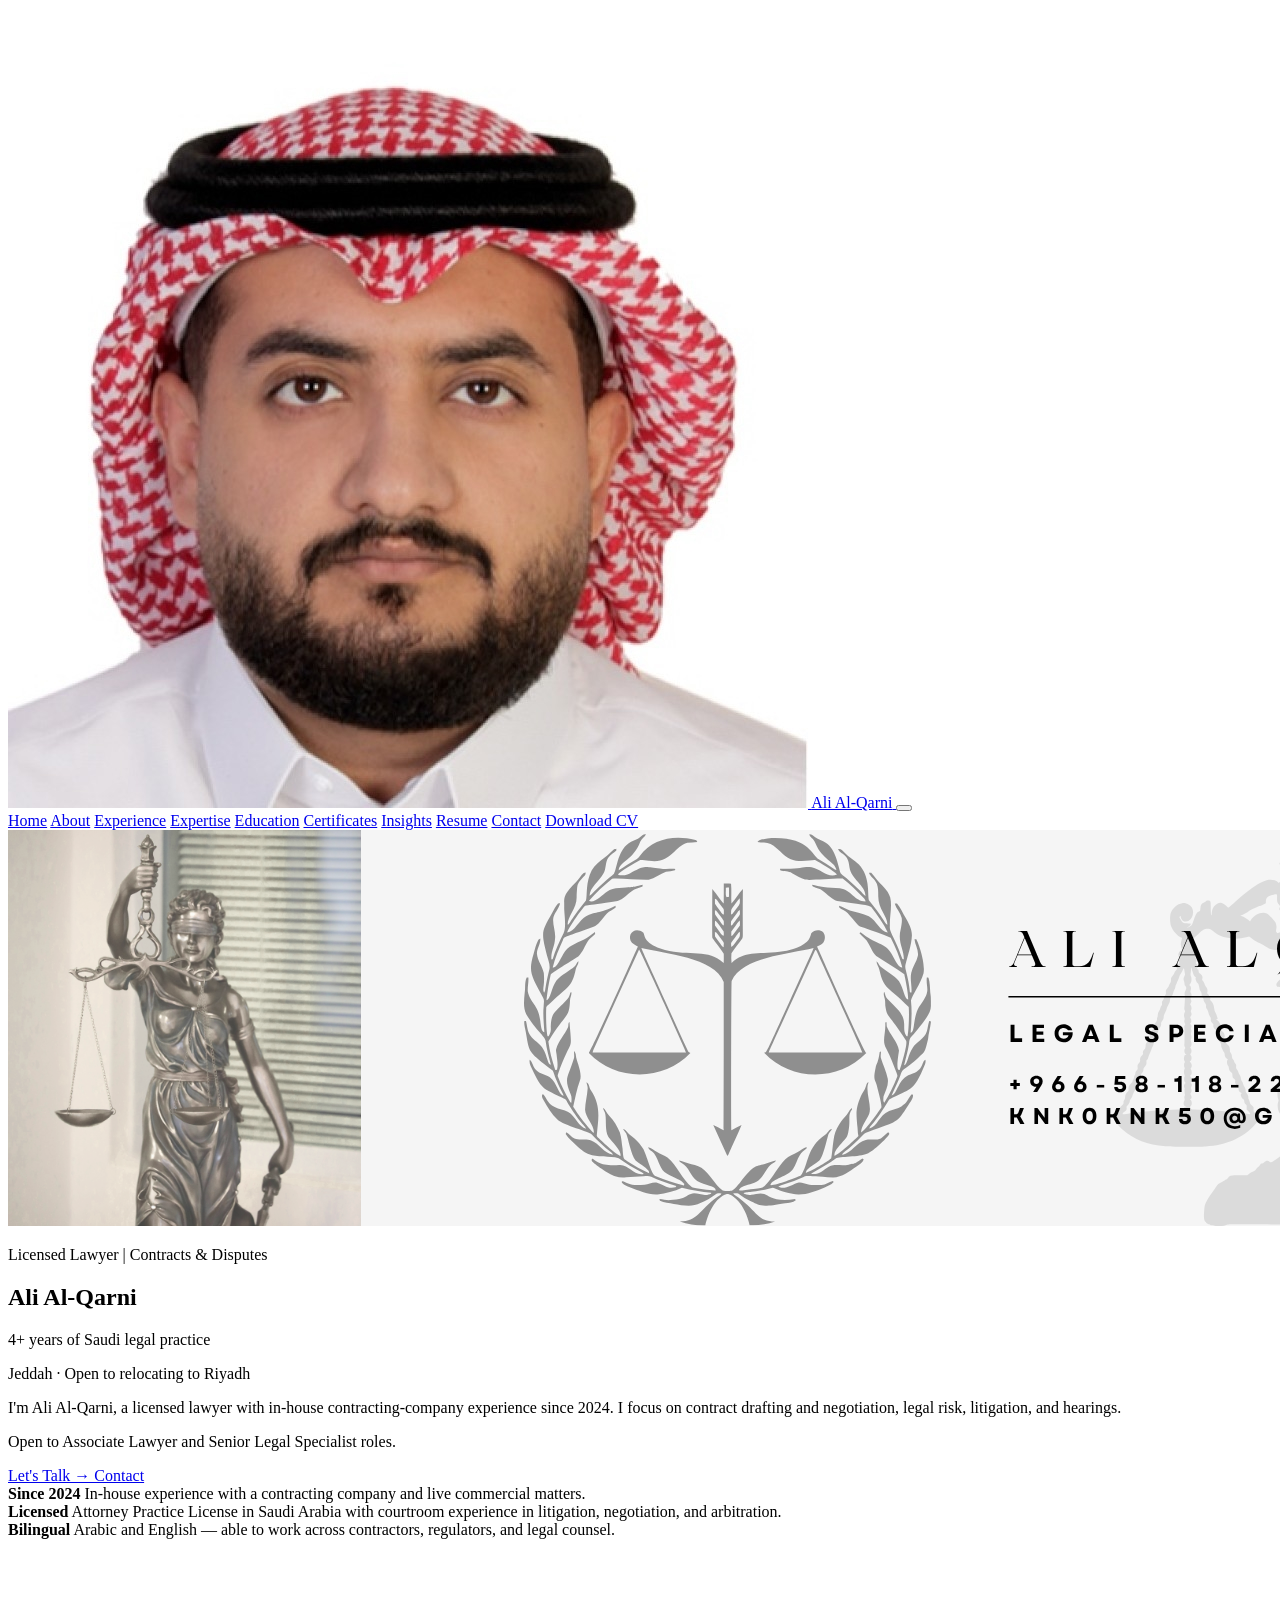
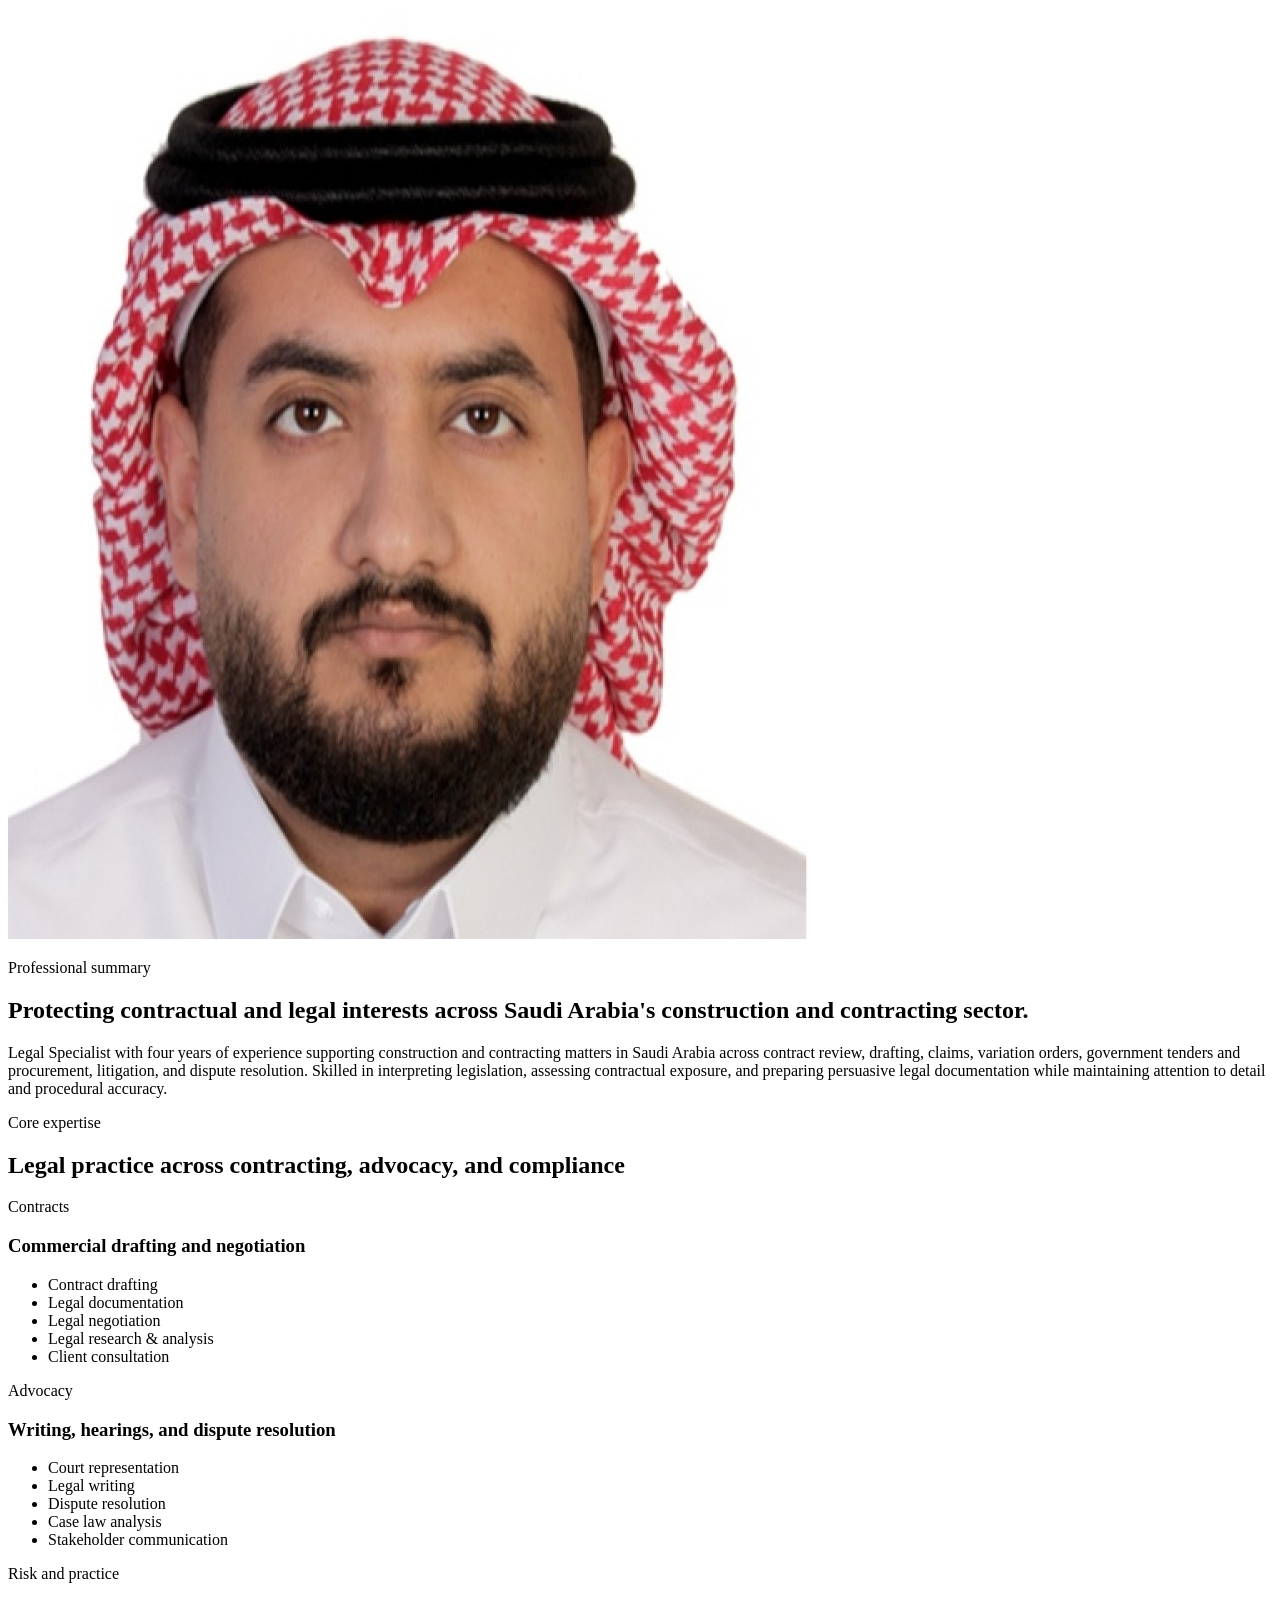
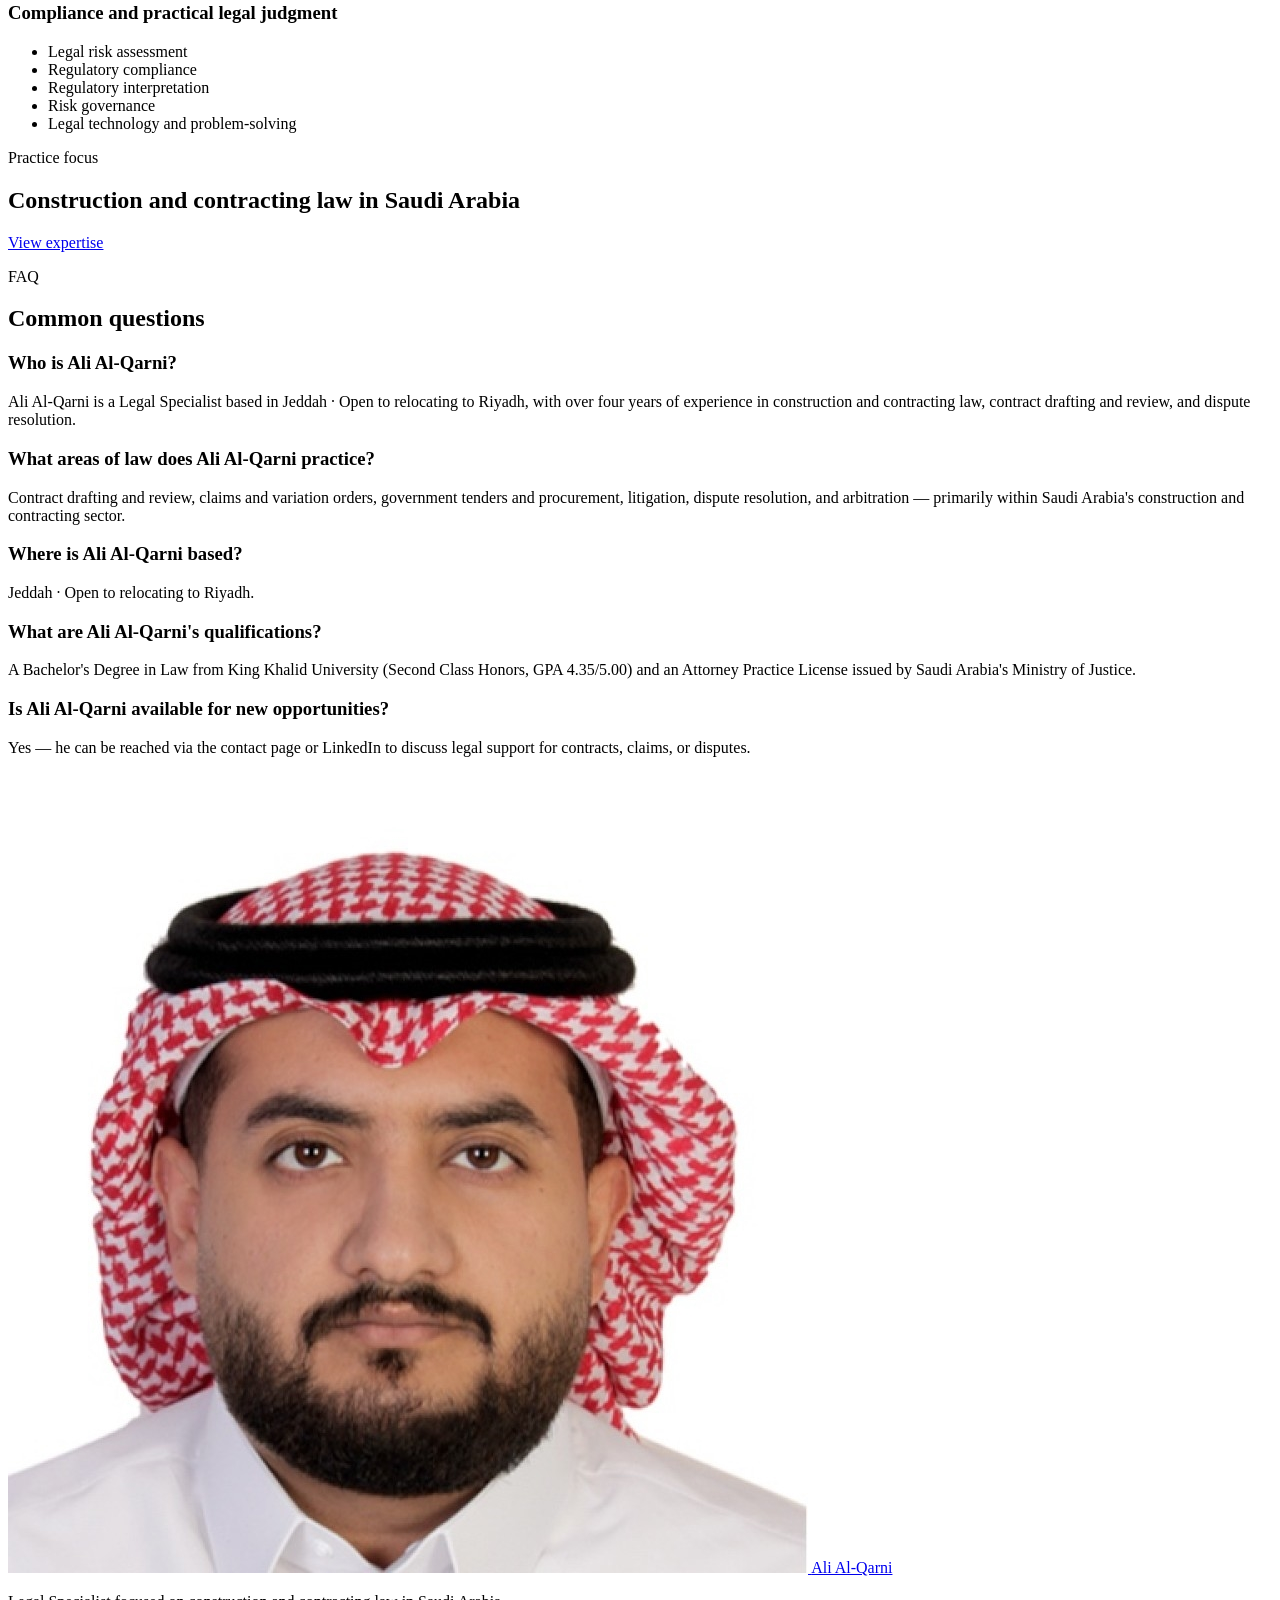
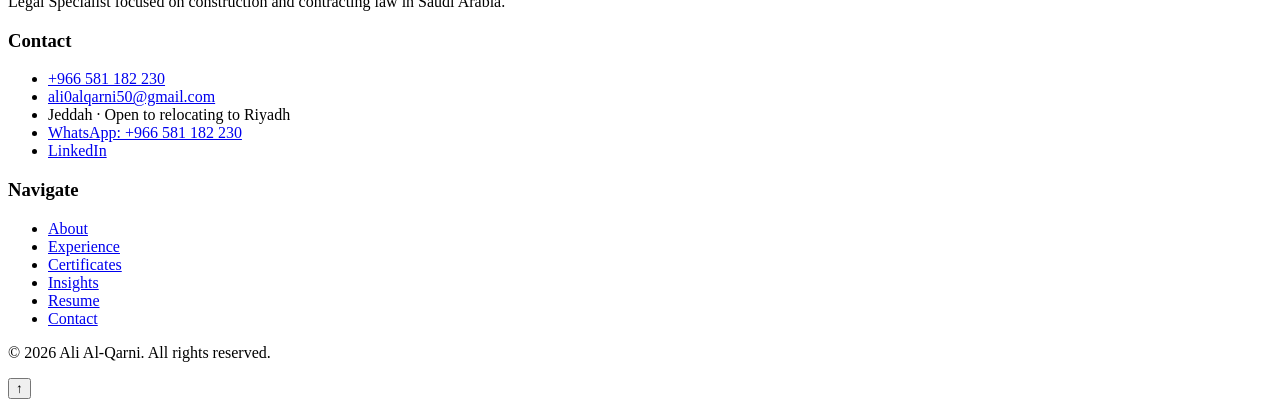
==== commit a7fa3861: "Add files via upload" ====
--- a/index.html
+++ b/index.html
@@ -7,28 +7,29 @@
     <meta name="robots" content="index, follow" />
     <meta name="theme-color" content="#101828" />
     <meta property="og:type" content="profile" />
-    <meta property="og:title" content="Ali Al-Qarni | Legal Specialist, Jeddah, Saudi Arabia" />
+    <meta property="og:title" content="Ali Al-Qarni | Licensed Lawyer - Contracts &amp; Disputes" />
     <meta property="og:description" content="Ali Al-Qarni is a Legal Specialist in Saudi Arabia focused on construction and contracting law, contract review, claims, and dispute resolution." />
-    <meta property="og:url" content="https://danmoneynnhfbn.github.io/alllll/" />
-    <meta property="og:image" content="https://danmoneynnhfbn.github.io/alllll/Ali-Al-Qarni-Professional-Banner.png" />
+    <meta property="og:url" content="https://alialquarnilegal.com/" />
+    <meta property="og:image" content="https://alialquarnilegal.com/Ali-Al-Qarni-Professional-Banner.png" />
     <meta property="og:locale" content="en_SA" />
     <meta name="twitter:card" content="summary_large_image" />
-    <meta name="twitter:title" content="Ali Al-Qarni | Legal Specialist, Jeddah, Saudi Arabia" />
+    <meta name="twitter:title" content="Ali Al-Qarni | Licensed Lawyer - Contracts &amp; Disputes" />
     <meta name="twitter:description" content="Ali Al-Qarni is a Legal Specialist in Saudi Arabia focused on construction and contracting law, contract review, claims, and dispute resolution." />
-    <meta name="twitter:image" content="https://danmoneynnhfbn.github.io/alllll/Ali-Al-Qarni-Professional-Banner.png" />
-    <link rel="canonical" href="https://danmoneynnhfbn.github.io/alllll/" />
-    <title>Ali Al-Qarni | Legal Specialist, Jeddah, Saudi Arabia</title>
-    <link rel="icon" type="image/svg+xml" href="./ali-al-qarni-monogram.svg" />
-    <link rel="stylesheet" href="style.css" />
+    <meta name="twitter:image" content="https://alialquarnilegal.com/Ali-Al-Qarni-Professional-Banner.png" />
+    <link rel="canonical" href="https://alialquarnilegal.com/" />
+    <title>Ali Al-Qarni | Licensed Lawyer – Contracts &amp; Disputes</title>
+    <link rel="icon" type="image/jpeg" href="./Ali-Al-Qarni-Portrait.jpg" />
+    <link rel="apple-touch-icon" href="./Ali-Al-Qarni-Portrait.jpg" />
+    <link rel="stylesheet" href="css/style.css" />
     <script type="application/ld+json">
       {
         "@context": "https://schema.org",
         "@type": "Person",
         "name": "Ali Al-Qarni",
-        "url": "https://danmoneynnhfbn.github.io/alllll/",
-        "jobTitle": "Legal Specialist",
+        "url": "https://alialquarnilegal.com/",
+        "jobTitle": "Licensed Lawyer and Legal Specialist",
         "description": "Legal Specialist with 4+ years of experience in construction and contracting law, contract review, litigation, and dispute resolution in Saudi Arabia.",
-        "image": "https://danmoneynnhfbn.github.io/alllll/Ali-Al-Qarni-Portrait.jpg",
+        "image": "https://alialquarnilegal.com/Ali-Al-Qarni-Portrait.jpg",
         "address": {
           "@type": "PostalAddress",
           "addressLocality": "Jeddah",
@@ -56,6 +57,22 @@
     <script type="application/ld+json">
       {
         "@context": "https://schema.org",
+        "@type": "Attorney",
+        "@id": "https://alialquarnilegal.com/#attorney",
+        "name": "Ali Al-Qarni",
+        "url": "https://alialquarnilegal.com/",
+        "image": "https://alialquarnilegal.com/Ali-Al-Qarni-Portrait.jpg",
+        "description": "Ministry of Justice licensed lawyer and Legal Specialist in Saudi Arabia focused on construction contracts, contract disputes, litigation, hearings, and legal risk.",
+        "areaServed": ["Jeddah", "Riyadh", "Saudi Arabia"],
+        "serviceType": ["Construction contract law", "Contract drafting and negotiation", "Contract dispute resolution", "Litigation", "Legal risk assessment"],
+        "telephone": "+966581182230",
+        "email": "ali0alqarni50@gmail.com",
+        "sameAs": ["https://www.linkedin.com/in/ali-alqarni11/", "https://wa.me/966581182230"]
+      }
+    </script>
+    <script type="application/ld+json">
+      {
+        "@context": "https://schema.org",
         "@type": "FAQPage",
         "mainEntity": [
           {
@@ -63,7 +80,7 @@
             "name": "Who is Ali Al-Qarni?",
             "acceptedAnswer": {
               "@type": "Answer",
-              "text": "Ali Al-Qarni is a Legal Specialist based in Jeddah, Saudi Arabia, with over four years of experience in construction and contracting law, contract drafting and review, and dispute resolution."
+              "text": "Ali Al-Qarni is a Legal Specialist based in Jeddah · Open to relocating to Riyadh, with over four years of experience in construction and contracting law, contract drafting and review, and dispute resolution."
             }
           },
           {
@@ -79,7 +96,7 @@
             "name": "Where is Ali Al-Qarni based?",
             "acceptedAnswer": {
               "@type": "Answer",
-              "text": "Jeddah, Makkah, Saudi Arabia."
+              "text": "Jeddah · Open to relocating to Riyadh."
             }
           },
           {
@@ -122,36 +139,42 @@
           <a class="nav-link" href="./experience.html">Experience</a>
           <a class="nav-link" href="./expertise.html">Expertise</a>
           <a class="nav-link" href="./education.html">Education</a>
+          <a class="nav-link" href="./certificates.html">Certificates</a>
+          <a class="nav-link" href="./insights.html">Insights</a>
           <a class="nav-link" href="./resume.html">Resume</a>
           <a class="nav-link" href="./contact.html">Contact</a>
+          <a class="button button--primary nav-cv" href="./Ali%20AL-%20QARNI%20CV.pdf" download>Download CV</a>
         </nav>
       </div>
     </header>
 
     <main>
       <section class="hero">
+        <video class="hero__video" autoplay muted loop playsinline preload="metadata" poster="./Ali-Al-Qarni-Professional-Banner.png" aria-hidden="true">
+          <source src="./public/signature-contract-pen.mp4" type="video/mp4" />
+        </video>
+        <div class="hero__overlay" aria-hidden="true"></div>
         <div class="container hero__grid">
           <div class="hero__content">
-            <p class="eyebrow">Legal Specialist</p>
+            <p class="eyebrow">Licensed Lawyer | Contracts &amp; Disputes</p>
             <h1>Ali Al-Qarni</h1>
-            <p class="hero__title">Legal Specialist (construction &amp; contracting law focus)</p>
-            <p class="hero__location">Jeddah, Makkah, Saudi Arabia</p>
+            <p class="hero__title">4+ years of Saudi legal practice</p>
+            <p class="hero__location">Jeddah · Open to relocating to Riyadh</p>
 
             <p class="lead">
-              I&apos;m Ali Al-Qarni, a Legal Specialist based in Jeddah with four years of experience
-              keeping contracts, claims, and disputes on solid legal ground — from the drafting table
-              to the courtroom.
+              I&apos;m Ali Al-Qarni, a licensed lawyer with in-house contracting-company experience since
+              2024. I focus on contract drafting and negotiation, legal risk, litigation, and hearings.
             </p>
 
             <div class="hero__actions">
-              <p class="cta-line">If your legal team is exposed on a contract, a claim, or a dispute, I&apos;d like to talk about it.</p>
+              <p class="cta-line">Open to Associate Lawyer and Senior Legal Specialist roles.</p>
               <a class="button button--primary" href="./contact.html">Let&apos;s Talk → Contact</a>
             </div>
 
             <div class="stat-grid" aria-label="Professional highlights">
               <div class="stat-item">
-                <strong>4 years</strong>
-                <span>Managing contracts, claims, variation orders, tenders, and disputes in live construction environments.</span>
+                <strong>Since 2024</strong>
+                <span>In-house experience with a contracting company and live commercial matters.</span>
               </div>
               <div class="stat-item">
                 <strong>Licensed</strong>
@@ -196,22 +219,39 @@
           </div>
 
           <div class="expertise-list">
-            <span>Contract drafting</span>
-            <span>Legal documentation</span>
-            <span>Legal research &amp; analysis</span>
-            <span>Court representation</span>
-            <span>Legal writing</span>
-            <span>Legal negotiation</span>
-            <span>Dispute resolution</span>
-            <span>Client consultation</span>
-            <span>Legal risk assessment</span>
-            <span>Legal technology</span>
-            <span>Regulatory compliance</span>
-            <span>Problem-solving</span>
-            <span>Regulatory interpretation</span>
-            <span>Stakeholder communication</span>
-            <span>Case law analysis</span>
-            <span>Risk governance</span>
+            <article class="expertise-group">
+              <p class="expertise-group__label">Contracts</p>
+              <h3>Commercial drafting and negotiation</h3>
+              <ul>
+                <li>Contract drafting</li>
+                <li>Legal documentation</li>
+                <li>Legal negotiation</li>
+                <li>Legal research &amp; analysis</li>
+                <li>Client consultation</li>
+              </ul>
+            </article>
+            <article class="expertise-group expertise-group--wide">
+              <p class="expertise-group__label">Advocacy</p>
+              <h3>Writing, hearings, and dispute resolution</h3>
+              <ul>
+                <li>Court representation</li>
+                <li>Legal writing</li>
+                <li>Dispute resolution</li>
+                <li>Case law analysis</li>
+                <li>Stakeholder communication</li>
+              </ul>
+            </article>
+            <article class="expertise-group">
+              <p class="expertise-group__label">Risk and practice</p>
+              <h3>Compliance and practical legal judgment</h3>
+              <ul>
+                <li>Legal risk assessment</li>
+                <li>Regulatory compliance</li>
+                <li>Regulatory interpretation</li>
+                <li>Risk governance</li>
+                <li>Legal technology and problem-solving</li>
+              </ul>
+            </article>
           </div>
         </div>
       </section>
@@ -236,7 +276,7 @@
           <div class="faq-list">
             <div class="faq-item">
               <h3>Who is Ali Al-Qarni?</h3>
-              <p>Ali Al-Qarni is a Legal Specialist based in Jeddah, Saudi Arabia, with over four years of experience in construction and contracting law, contract drafting and review, and dispute resolution.</p>
+              <p>Ali Al-Qarni is a Legal Specialist based in Jeddah · Open to relocating to Riyadh, with over four years of experience in construction and contracting law, contract drafting and review, and dispute resolution.</p>
             </div>
             <div class="faq-item">
               <h3>What areas of law does Ali Al-Qarni practice?</h3>
@@ -244,7 +284,7 @@
             </div>
             <div class="faq-item">
               <h3>Where is Ali Al-Qarni based?</h3>
-              <p>Jeddah, Makkah, Saudi Arabia.</p>
+              <p>Jeddah · Open to relocating to Riyadh.</p>
             </div>
             <div class="faq-item">
               <h3>What are Ali Al-Qarni&apos;s qualifications?</h3>
@@ -274,7 +314,9 @@
           <ul class="footer-list">
             <li><a href="tel:+966581182230">+966 581 182 230</a></li>
             <li><a href="mailto:ali0alqarni50@gmail.com">ali0alqarni50@gmail.com</a></li>
-            <li>Jeddah, Makkah, Saudi Arabia</li>
+            <li>Jeddah · Open to relocating to Riyadh</li>
+            <li><a href="https://wa.me/966581182230" target="_blank" rel="noopener">WhatsApp: +966 581 182 230</a></li>
+            <li><a href="https://www.linkedin.com/in/ali-alqarni11/" target="_blank" rel="noopener">LinkedIn</a></li>
           </ul>
         </div>
 
@@ -283,18 +325,20 @@
           <ul class="footer-list">
             <li><a href="./about.html">About</a></li>
             <li><a href="./experience.html">Experience</a></li>
+            <li><a href="./certificates.html">Certificates</a></li>
+            <li><a href="./insights.html">Insights</a></li>
             <li><a href="./resume.html">Resume</a></li>
             <li><a href="./contact.html">Contact</a></li>
           </ul>
         </div>
       </div>
       <div class="container footer-meta">
-        <p>© 2024 Ali Al-Qarni. All rights reserved.</p>
+        <p>© 2026 Ali Al-Qarni. All rights reserved.</p>
       </div>
     </footer>
 
     <button class="scroll-top" type="button" aria-label="Scroll to top">↑</button>
 
-    <script src="main.js"></script>
+    <script src="js/main.js"></script>
   </body>
 </html>
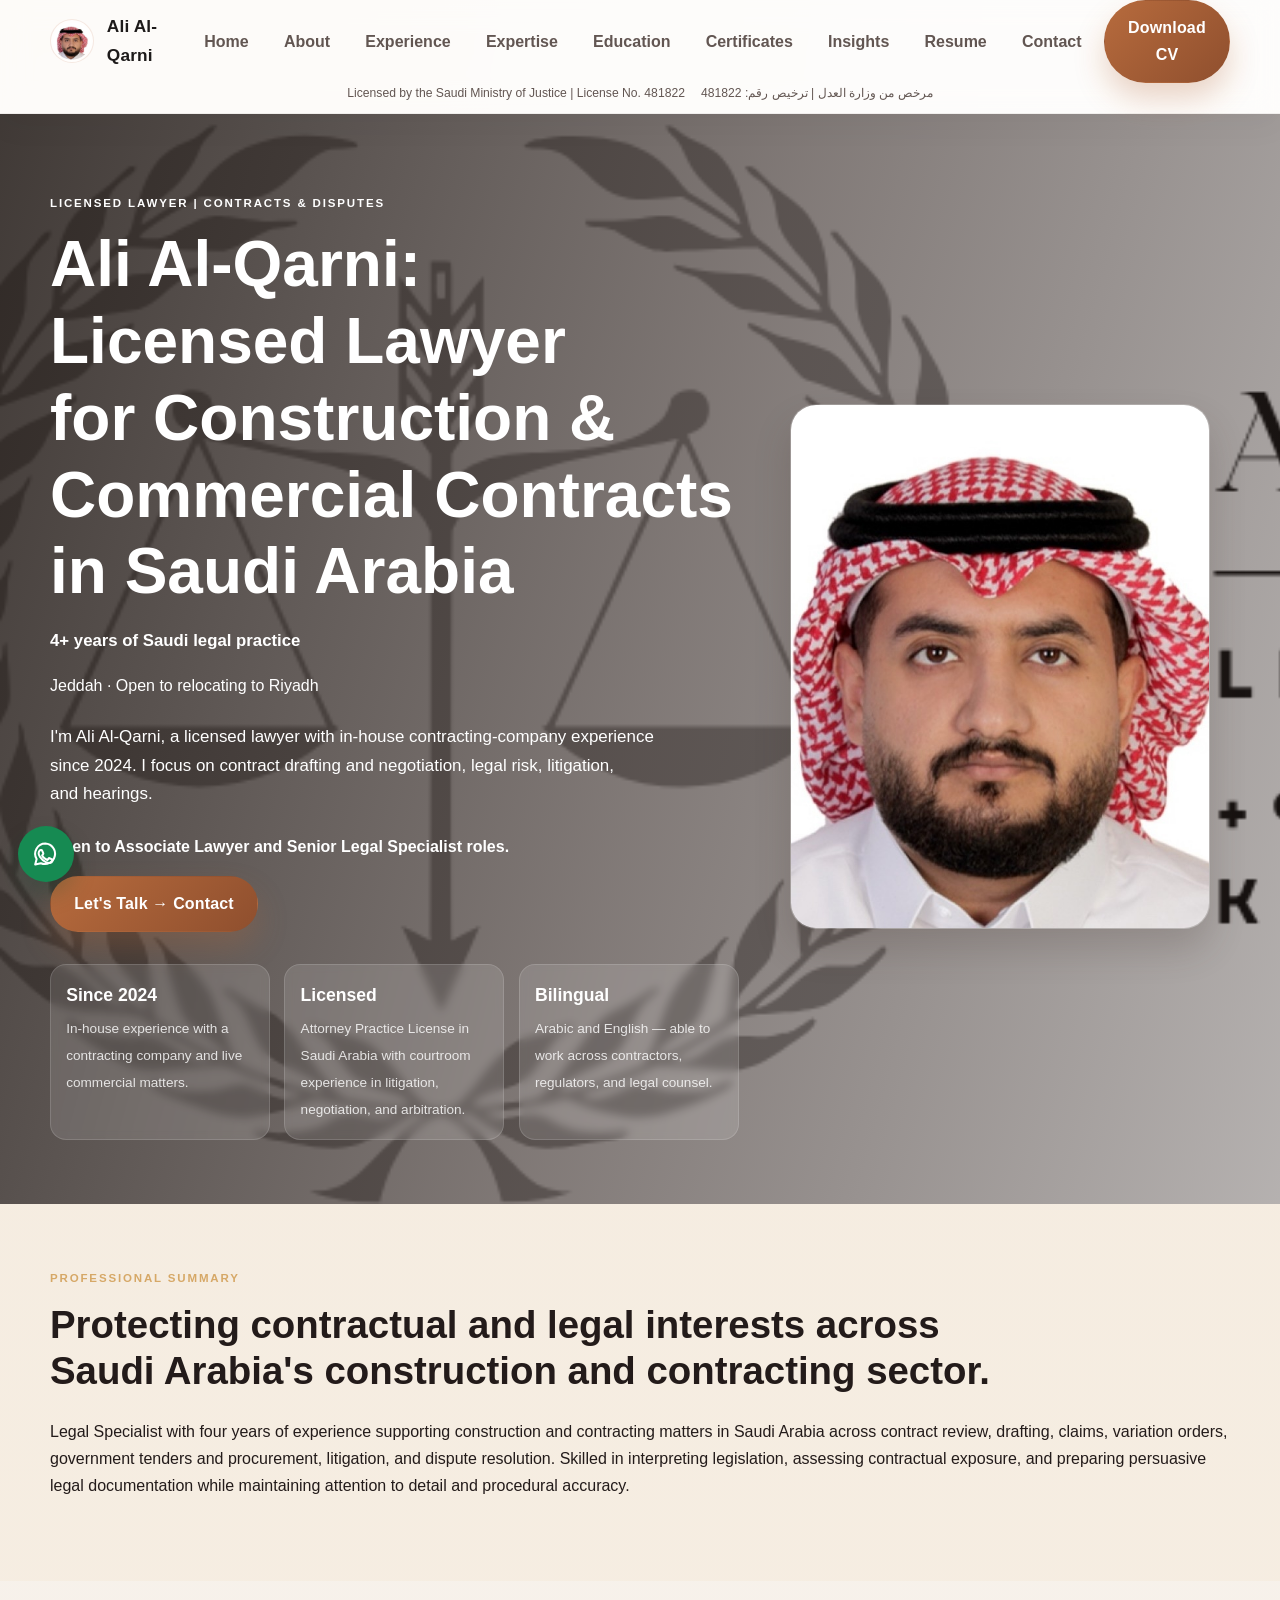
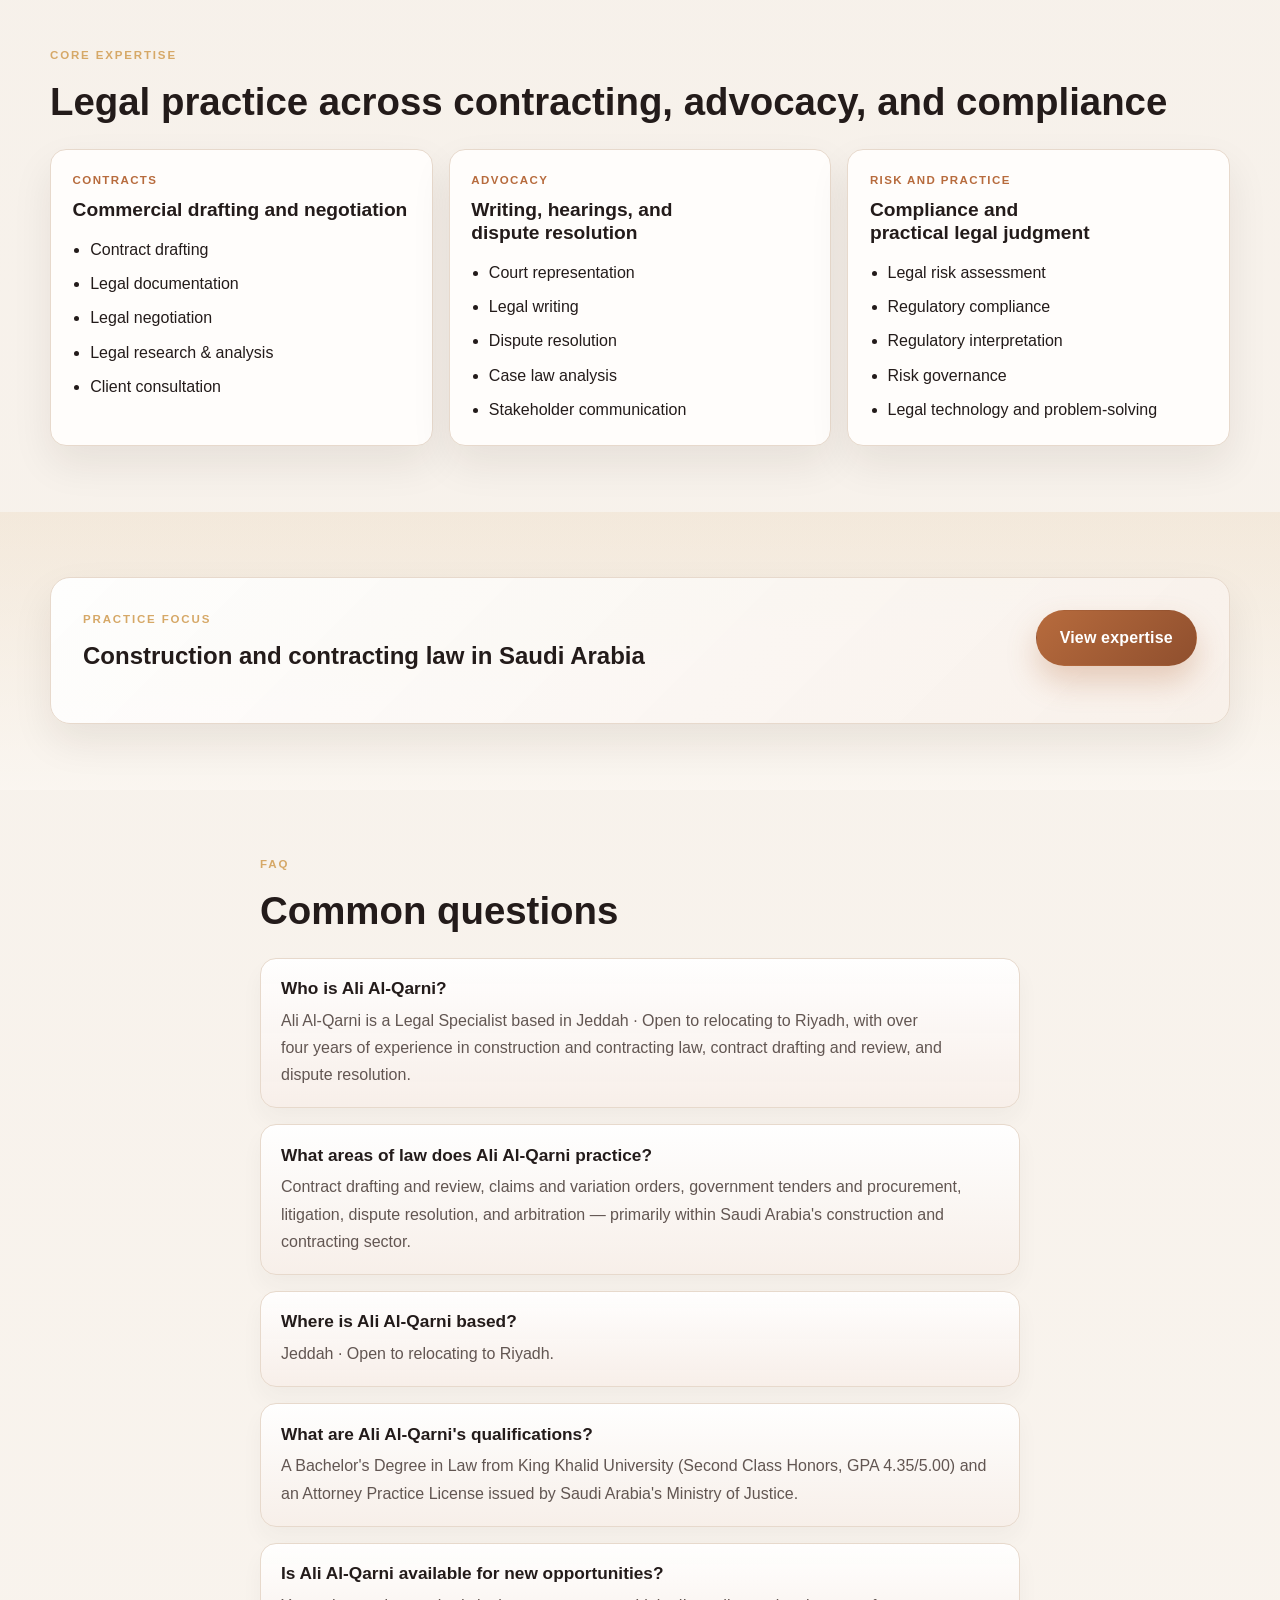
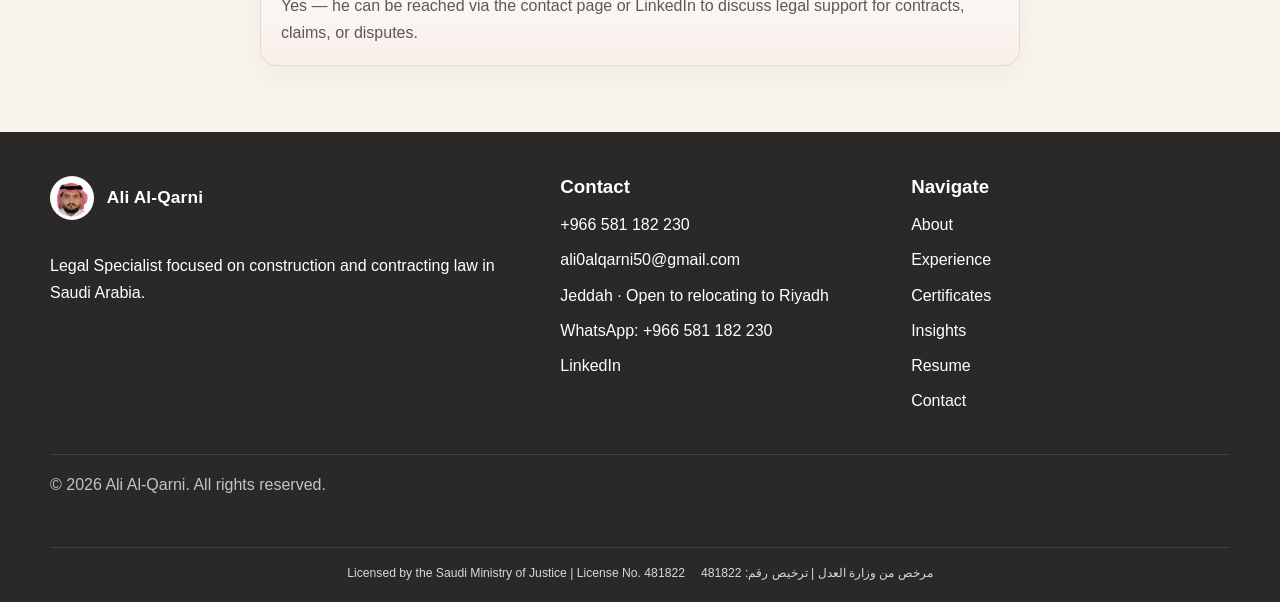
==== commit 463f7e56: "Add files via upload" ====
--- a/index.html
+++ b/index.html
@@ -3,12 +3,12 @@
   <head>
     <meta charset="UTF-8" />
     <meta name="viewport" content="width=device-width, initial-scale=1.0" />
-    <meta name="description" content="Ali Al-Qarni is a Legal Specialist in Saudi Arabia focused on construction and contracting law, contract review, claims, and dispute resolution." />
-    <meta name="robots" content="index, follow" />
+    <meta name="description" content="Ali Al-Qarni is a licensed lawyer and legal specialist in Saudi Arabia focused on construction and commercial contracts, claims, and dispute resolution." />
+    <meta name="robots" content="index,follow" />
     <meta name="theme-color" content="#101828" />
     <meta property="og:type" content="profile" />
-    <meta property="og:title" content="Ali Al-Qarni | Licensed Lawyer - Contracts &amp; Disputes" />
-    <meta property="og:description" content="Ali Al-Qarni is a Legal Specialist in Saudi Arabia focused on construction and contracting law, contract review, claims, and dispute resolution." />
+    <meta property="og:title" content="Ali Al-Qarni | Licensed Lawyer &amp; Legal Specialist" />
+    <meta property="og:description" content="Ali Al-Qarni is a licensed lawyer and legal specialist in Saudi Arabia focused on construction and commercial contracts, claims, and dispute resolution." />
     <meta property="og:url" content="https://alialquarnilegal.com/" />
     <meta property="og:image" content="https://alialquarnilegal.com/Ali-Al-Qarni-Professional-Banner.png" />
     <meta property="og:locale" content="en_SA" />
@@ -17,7 +17,7 @@
     <meta name="twitter:description" content="Ali Al-Qarni is a Legal Specialist in Saudi Arabia focused on construction and contracting law, contract review, claims, and dispute resolution." />
     <meta name="twitter:image" content="https://alialquarnilegal.com/Ali-Al-Qarni-Professional-Banner.png" />
     <link rel="canonical" href="https://alialquarnilegal.com/" />
-    <title>Ali Al-Qarni | Licensed Lawyer – Contracts &amp; Disputes</title>
+    <title>Ali Al-Qarni | Licensed Lawyer &amp; Legal Specialist</title>
     <link rel="icon" type="image/jpeg" href="./Ali-Al-Qarni-Portrait.jpg" />
     <link rel="apple-touch-icon" href="./Ali-Al-Qarni-Portrait.jpg" />
     <link rel="stylesheet" href="css/style.css" />
@@ -27,8 +27,8 @@
         "@type": "Person",
         "name": "Ali Al-Qarni",
         "url": "https://alialquarnilegal.com/",
-        "jobTitle": "Licensed Lawyer and Legal Specialist",
-        "description": "Legal Specialist with 4+ years of experience in construction and contracting law, contract review, litigation, and dispute resolution in Saudi Arabia.",
+        "jobTitle": "Licensed Lawyer & Legal Specialist",
+        "description": "Saudi-licensed lawyer with 4+ years of legal practice, including in-house work for a contracting company since 2024; construction and commercial contracts, claims, procurement, and dispute resolution.",
         "image": "https://alialquarnilegal.com/Ali-Al-Qarni-Portrait.jpg",
         "address": {
           "@type": "PostalAddress",
@@ -143,7 +143,7 @@
           <a class="nav-link" href="./insights.html">Insights</a>
           <a class="nav-link" href="./resume.html">Resume</a>
           <a class="nav-link" href="./contact.html">Contact</a>
-          <a class="button button--primary nav-cv" href="./Ali%20AL-%20QARNI%20CV.pdf" download>Download CV</a>
+          <a class="button button--primary nav-cv" href="./ali-al-qarni-cv.pdf" download>Download CV</a>
         </nav>
       </div>
     </header>
@@ -157,7 +157,7 @@
         <div class="container hero__grid">
           <div class="hero__content">
             <p class="eyebrow">Licensed Lawyer | Contracts &amp; Disputes</p>
-            <h1>Ali Al-Qarni</h1>
+            <h1>Ali Al-Qarni: Licensed Lawyer for Construction &amp; Commercial Contracts in Saudi Arabia</h1>
             <p class="hero__title">4+ years of Saudi legal practice</p>
             <p class="hero__location">Jeddah · Open to relocating to Riyadh</p>
 
--- a/css/style.css
+++ b/css/style.css
@@ -0,0 +1,1395 @@
+:root {
+  --color-bg: #f5efe8;
+  --color-bg-strong: #efe3d4;
+  --color-surface: #fffdfb;
+  --color-surface-alt: #f8f1ea;
+  --color-text: #231b1a;
+  --color-text-muted: #625652;
+  --color-primary: #b76b3d;
+  --color-primary-dark: #8f4f2e;
+  --color-primary-soft: #efd0b5;
+  --color-secondary: #d6a867;
+  --color-secondary-deep: #af7f3a;
+  --color-border: #e7d9cc;
+  --color-ink: #1d1a1a;
+  --radius: 16px;
+  --container: 1180px;
+  --shadow-soft: 0 18px 40px rgba(34, 23, 19, 0.08);
+  --shadow-card: 0 24px 44px rgba(34, 23, 19, 0.14);
+}
+
+* {
+  box-sizing: border-box;
+}
+
+html {
+  scroll-behavior: smooth;
+}
+
+body {
+  margin: 0;
+  font-family: "Segoe UI", Arial, sans-serif;
+  background:
+    radial-gradient(circle at top left, rgba(214, 168, 103, 0.12), transparent 26%),
+    linear-gradient(180deg, var(--color-bg) 0%, #f9f4ee 100%);
+  color: var(--color-text);
+  line-height: 1.7;
+}
+
+a {
+  color: inherit;
+  text-decoration: none;
+}
+
+img {
+  max-width: 100%;
+  height: auto;
+  display: block;
+}
+
+button,
+input,
+textarea {
+  font: inherit;
+}
+
+.container {
+  width: min(var(--container), calc(100% - 2rem));
+  margin: 0 auto;
+}
+
+.narrow {
+  max-width: 760px;
+}
+
+.site-header {
+  position: sticky;
+  top: 0;
+  z-index: 1000;
+  background: rgba(255, 255, 255, 0.82);
+  backdrop-filter: blur(14px);
+  border-bottom: 1px solid rgba(35, 27, 26, 0.06);
+  box-shadow: 0 12px 30px rgba(35, 27, 26, 0.04);
+}
+
+.header-inner {
+  display: flex;
+  align-items: center;
+  justify-content: space-between;
+  min-height: 76px;
+  gap: 1rem;
+}
+
+.brand {
+  display: inline-flex;
+  align-items: center;
+  gap: 0.8rem;
+  color: var(--color-text);
+  transition: opacity 0.2s ease;
+}
+
+.brand:hover,
+.brand:focus-visible {
+  opacity: 0.92;
+}
+
+.brand__logo {
+  width: 44px;
+  height: 44px;
+  display: block;
+  border-radius: 50%;
+  object-fit: cover;
+  background: rgba(255, 255, 255, 0.7);
+  border: 1px solid rgba(181, 103, 58, 0.14);
+  padding: 0.15rem;
+}
+
+.brand__text {
+  font-size: 1.08rem;
+  font-weight: 800;
+  letter-spacing: 0.01em;
+  color: var(--color-ink);
+}
+
+.license-notice {
+  display: flex;
+  flex-wrap: wrap;
+  justify-content: center;
+  gap: 0.35rem 1rem;
+  font-size: 0.76rem;
+  line-height: 1.5;
+  text-align: center;
+}
+
+.license-notice--header {
+  padding: 0.1rem 1rem 0.65rem;
+  color: var(--color-text-muted);
+}
+
+.license-notice--footer {
+  margin-top: 1rem;
+  padding: 1rem 0 1.25rem;
+  color: rgba(255, 255, 255, 0.82);
+  border-top: 1px solid rgba(255, 255, 255, 0.1);
+}
+
+.site-nav {
+  display: none;
+  flex-direction: column;
+  position: absolute;
+  top: 100%;
+  left: 0;
+  right: 0;
+  padding: 1rem 1.25rem 1.35rem;
+  background: rgba(255, 255, 255, 0.98);
+  border-top: 1px solid var(--color-border);
+  box-shadow: var(--shadow-soft);
+  opacity: 0;
+  visibility: hidden;
+  transform: translateY(-10px);
+  transition: opacity 0.25s ease, transform 0.25s ease, visibility 0.25s ease;
+}
+
+.site-nav.is-open {
+  display: flex;
+  max-height: calc(100vh - 9rem);
+  overflow-y: auto;
+  opacity: 1;
+  visibility: visible;
+  transform: translateY(0);
+}
+
+.nav-link {
+  display: block;
+  color: var(--color-text-muted);
+  padding: 0.75rem 0.2rem;
+  font-weight: 600;
+  border-radius: var(--radius);
+  transition: all 0.2s ease;
+}
+
+.nav-link:hover,
+.nav-link:focus-visible,
+.nav-link.is-active {
+  color: var(--color-primary-dark);
+  background: rgba(181, 103, 58, 0.08);
+  transform: translateY(-2px);
+}
+
+.nav-cv {
+  margin-top: 0.55rem;
+  padding: 0.65rem 1rem;
+  color: #ffffff;
+  text-align: center;
+  white-space: normal;
+}
+
+.nav-toggle {
+  width: 2.9rem;
+  height: 2.9rem;
+  border: 1px solid var(--color-border);
+  border-radius: 50%;
+  background: rgba(255, 255, 255, 0.7);
+  display: inline-flex;
+  flex-direction: column;
+  justify-content: center;
+  align-items: center;
+  gap: 0.28rem;
+  padding: 0;
+  cursor: pointer;
+  transition: all 0.2s ease;
+}
+
+.nav-toggle:hover,
+.nav-toggle:focus-visible {
+  transform: translateY(-2px);
+  box-shadow: var(--shadow-soft);
+}
+
+.nav-toggle span {
+  display: block;
+  width: 1.2rem;
+  height: 2px;
+  background: var(--color-text);
+  border-radius: 999px;
+  transition: all 0.25s ease;
+}
+
+.nav-toggle.is-open span:nth-child(1) {
+  transform: rotate(45deg) translate(4px, 4px);
+}
+
+.nav-toggle.is-open span:nth-child(2) {
+  opacity: 0;
+}
+
+.nav-toggle.is-open span:nth-child(3) {
+  transform: rotate(-45deg) translate(4px, -4px);
+}
+
+main {
+  min-height: calc(100vh - 150px);
+}
+
+.hero {
+  position: relative;
+  isolation: isolate;
+  overflow: hidden;
+  background: url("../Ali-Al-Qarni-Professional-Banner.png") center/cover no-repeat;
+  color: #ffffff;
+  padding: 4.2rem 0 3.3rem;
+}
+
+.hero__video,
+.hero__overlay {
+  position: absolute;
+  inset: 0;
+  width: 100%;
+  height: 100%;
+}
+
+.hero__video {
+  z-index: 0;
+  object-fit: cover;
+  object-position: center;
+}
+
+.hero__overlay {
+  z-index: 1;
+  background: linear-gradient(105deg, rgba(30, 22, 18, 0.84), rgba(58, 46, 42, 0.62) 52%, rgba(58, 46, 42, 0.34));
+}
+
+.hero__grid {
+  display: grid;
+  gap: 2rem;
+  align-items: center;
+  position: relative;
+  z-index: 2;
+}
+
+.eyebrow {
+  margin: 0 0 0.8rem;
+  color: var(--color-secondary);
+  text-transform: uppercase;
+  letter-spacing: 0.16em;
+  font-size: 0.72rem;
+  font-weight: 800;
+}
+
+h1,
+h2,
+h3 {
+  margin-top: 0;
+  line-height: 1.2;
+  color: var(--color-text);
+  text-wrap: balance;
+}
+
+p,
+li {
+  text-wrap: pretty;
+}
+
+.hero h1,
+.hero h2,
+.hero h3,
+.hero p,
+.hero .eyebrow,
+.hero .hero__title,
+.hero .hero__location {
+  color: #ffffff;
+}
+
+.hero h1 {
+  font-size: clamp(2.3rem, 5vw, 4rem);
+  margin-bottom: 0.6rem;
+}
+
+.hero__title {
+  font-size: 1.05rem;
+  font-weight: 600;
+  margin-bottom: 0.5rem;
+}
+
+.hero__location {
+  margin-bottom: 1.5rem;
+  color: rgba(255, 255, 255, 0.82);
+}
+
+.lead {
+  max-width: 640px;
+  color: rgba(255, 255, 255, 0.92);
+  font-size: 1.06rem;
+}
+
+.hero__actions {
+  display: flex;
+  flex-direction: column;
+  align-items: flex-start;
+  gap: 1rem;
+  margin-top: 1.5rem;
+}
+
+.cta-line {
+  margin: 0;
+  color: rgba(255, 255, 255, 0.9);
+  font-weight: 600;
+  max-width: 32rem;
+}
+
+.button {
+  display: inline-flex;
+  align-items: center;
+  justify-content: center;
+  min-height: 2.9rem;
+  padding: 0.82rem 1.45rem;
+  border-radius: 999px;
+  border: 1px solid transparent;
+  font-weight: 700;
+  transition: all 0.2s ease;
+  cursor: pointer;
+}
+
+.button:hover,
+.button:focus-visible {
+  transform: translateY(-2px);
+  box-shadow: var(--shadow-soft);
+}
+
+.button--primary {
+  background: linear-gradient(135deg, var(--color-primary), var(--color-primary-dark));
+  color: #ffffff;
+  box-shadow: 0 16px 30px rgba(181, 103, 58, 0.28);
+  letter-spacing: 0.01em;
+}
+
+.button--secondary {
+  border-color: rgba(255, 255, 255, 0.28);
+  background: rgba(255, 255, 255, 0.08);
+  color: #ffffff;
+}
+
+.stat-grid {
+  margin-top: 2rem;
+  display: grid;
+  grid-template-columns: repeat(auto-fit, minmax(min(100%, 220px), 1fr));
+  gap: 0.9rem;
+}
+
+.stat-item {
+  min-width: 0;
+  background: rgba(255, 255, 255, 0.12);
+  border: 1px solid rgba(255, 255, 255, 0.14);
+  border-radius: var(--radius);
+  padding: 1rem 0.95rem;
+  backdrop-filter: blur(4px);
+}
+
+.stat-item strong {
+  display: block;
+  color: #ffffff;
+  font-size: 1.1rem;
+  margin-bottom: 0.2rem;
+}
+
+.stat-item span {
+  color: rgba(255, 255, 255, 0.82);
+  font-size: 0.85rem;
+  overflow-wrap: anywhere;
+}
+
+.hero__media {
+  display: flex;
+  justify-content: center;
+}
+
+.portrait-card {
+  width: min(100%, 420px);
+  border-radius: 26px;
+  overflow: hidden;
+  background: rgba(255, 255, 255, 0.08);
+  border: 1px solid rgba(255, 255, 255, 0.12);
+  box-shadow: 0 20px 36px rgba(58, 46, 42, 0.2);
+}
+
+.portrait-card img {
+  width: 100%;
+  aspect-ratio: 4 / 5;
+  object-fit: cover;
+}
+
+.section {
+  padding: 4.1rem 0;
+}
+
+.section--muted {
+  background: rgba(217, 161, 91, 0.06);
+}
+
+.section--highlight {
+  background: linear-gradient(180deg, rgba(214, 168, 103, 0.12), rgba(251, 247, 242, 0.75));
+}
+
+.section-heading {
+  margin-bottom: 1.5rem;
+}
+
+.certificate-intro {
+  display: flex;
+  align-items: flex-end;
+  justify-content: space-between;
+  gap: 2rem;
+  margin-bottom: 2rem;
+}
+
+.certificate-intro h2 {
+  margin-bottom: 0;
+  font-size: clamp(1.8rem, 3vw, 2.7rem);
+}
+
+.certificate-grid {
+  display: grid;
+  grid-template-columns: repeat(3, minmax(0, 1fr));
+  gap: 1.4rem;
+}
+
+.certificate-card {
+  display: flex;
+  flex-direction: column;
+  overflow: hidden;
+  background: var(--color-surface);
+  border: 1px solid var(--color-border);
+  border-radius: var(--radius);
+  box-shadow: var(--shadow-soft);
+  transition: transform 0.25s ease, box-shadow 0.25s ease;
+}
+
+.certificate-card:hover {
+  transform: translateY(-5px);
+  box-shadow: var(--shadow-card);
+}
+
+.certificate-preview {
+  position: relative;
+  min-height: 290px;
+  padding: 0.8rem;
+  background: #e9dfd5;
+  background-image: linear-gradient(135deg, rgba(255, 255, 255, 0.55), transparent 45%), repeating-linear-gradient(0deg, rgba(58, 46, 42, 0.04) 0, rgba(58, 46, 42, 0.04) 1px, transparent 1px, transparent 5px);
+}
+
+.certificate-preview::before {
+  position: absolute;
+  top: 1rem;
+  right: 1rem;
+  z-index: 1;
+  padding: 0.3rem 0.55rem;
+  border: 1px solid rgba(181, 103, 58, 0.18);
+  border-radius: 999px;
+  background: rgba(255, 255, 255, 0.82);
+  color: var(--color-primary-dark);
+  content: "PDF";
+  font-size: 0.68rem;
+  font-weight: 800;
+  letter-spacing: 0.1em;
+}
+
+.certificate-preview object {
+  width: 100%;
+  height: 280px;
+  border: 0;
+  background: #ffffff;
+  box-shadow: 0 10px 22px rgba(58, 46, 42, 0.14);
+}
+
+.certificate-card__body {
+  display: flex;
+  flex: 1;
+  flex-direction: column;
+  padding: 1.25rem;
+}
+
+.certificate-type {
+  margin: 0 0 0.35rem;
+  color: var(--color-primary);
+  font-size: 0.72rem;
+  font-weight: 800;
+  letter-spacing: 0.12em;
+  text-transform: uppercase;
+}
+
+.certificate-card h3 {
+  margin-bottom: 1rem;
+  font-size: 1.15rem;
+}
+
+.certificate-actions {
+  display: flex;
+  align-items: center;
+  flex-wrap: wrap;
+  gap: 0.8rem;
+  margin-top: auto;
+}
+
+.certificate-actions .button {
+  min-height: 2.5rem;
+  padding: 0.62rem 0.95rem;
+  font-size: 0.86rem;
+}
+
+.certificate-download {
+  color: var(--color-primary-dark);
+  font-size: 0.86rem;
+  font-weight: 700;
+}
+
+.section-heading h2 {
+  font-size: clamp(1.8rem, 3vw, 2.7rem);
+  margin-bottom: 0.5rem;
+}
+
+.expertise-list {
+  display: grid;
+  grid-template-columns: repeat(3, minmax(0, 1fr));
+  gap: 1rem;
+}
+
+.expertise-group {
+  min-width: 0;
+  background: var(--color-surface);
+  border: 1px solid var(--color-border);
+  border-radius: var(--radius);
+  padding: 1.35rem;
+  color: var(--color-text);
+  box-shadow: var(--shadow-soft);
+  transition: transform 0.25s ease, box-shadow 0.25s ease;
+}
+
+.expertise-group:hover {
+  transform: translateY(-3px);
+  box-shadow: var(--shadow-card);
+}
+
+.expertise-group__label {
+  margin: 0 0 0.45rem;
+  color: var(--color-primary);
+  font-size: 0.72rem;
+  font-weight: 800;
+  letter-spacing: 0.12em;
+  text-transform: uppercase;
+}
+
+.expertise-group h3 {
+  margin-bottom: 0.9rem;
+  font-size: 1.2rem;
+}
+
+.expertise-group ul {
+  display: grid;
+  gap: 0.45rem;
+  margin: 0;
+  padding-left: 1.1rem;
+}
+
+.date-nowrap {
+  white-space: nowrap;
+}
+
+.cta-band {
+  display: flex;
+  flex-direction: column;
+  gap: 1.5rem;
+  justify-content: space-between;
+  align-items: flex-start;
+  background: linear-gradient(135deg, rgba(255,255,255,0.92), rgba(248,241,234,0.96));
+  border: 1px solid var(--color-border);
+  border-radius: calc(var(--radius) + 4px);
+  padding: 2rem;
+  box-shadow: var(--shadow-soft);
+}
+
+.page-hero {
+  background: linear-gradient(120deg, rgba(22, 18, 18, 0.82), rgba(71, 44, 31, 0.72)), url("../Ali-Al-Qarni-Professional-Banner.png") center/cover no-repeat;
+  color: #ffffff;
+  padding: 4rem 0 3rem;
+}
+
+.page-hero h1 {
+  color: #ffffff;
+  font-size: clamp(2.2rem, 4vw, 3.2rem);
+  margin: 0;
+}
+
+.about-grid,
+.contact-layout,
+.info-columns,
+.credentials-grid,
+.resume-layout {
+  display: grid;
+  gap: 1.5rem;
+}
+
+.about-grid {
+  grid-template-columns: 1fr;
+  align-items: center;
+}
+
+.about-photo-wrap {
+  width: min(100%, 280px);
+  margin: 0 auto;
+  background: var(--color-surface);
+  border: 6px solid rgba(255, 255, 255, 0.92);
+  border-radius: 50%;
+  overflow: hidden;
+  box-shadow: 0 18px 30px rgba(58, 46, 42, 0.12);
+}
+
+.about-photo {
+  width: 100%;
+  aspect-ratio: 1;
+  object-fit: cover;
+  border-radius: 50%;
+}
+
+.credential-card,
+.info-card,
+.contact-card {
+  background: linear-gradient(180deg, rgba(255,255,255,0.98), rgba(250,246,242,0.98));
+  border: 1px solid var(--color-border);
+  border-radius: var(--radius);
+  padding: 1.5rem;
+  box-shadow: var(--shadow-soft);
+  transition: transform 0.25s ease, box-shadow 0.25s ease;
+}
+
+.credential-card:hover,
+.info-card:hover,
+.contact-card:hover,
+.timeline-content:hover,
+.resume-block:hover {
+  transform: scale(1.02);
+  box-shadow: var(--shadow-card);
+}
+
+.credential-card h3,
+.info-card h2,
+.contact-card h2 {
+  color: var(--color-text);
+  margin-bottom: 1rem;
+}
+
+.credential-card ul,
+.info-card ul,
+.contact-list,
+.footer-list,
+.resume-bullets,
+.detail-list {
+  margin: 0;
+  padding-left: 1.1rem;
+}
+
+.credential-card li,
+.info-card li,
+.contact-list li,
+.footer-list li,
+.resume-bullets li,
+.detail-list li {
+  margin-bottom: 0.5rem;
+}
+
+.expertise-grid {
+  display: grid;
+  gap: 1.5rem;
+}
+
+.article-index-grid {
+  display: grid;
+  gap: 1.25rem;
+}
+
+.article-index-grid .info-card {
+  display: flex;
+  flex-direction: column;
+}
+
+.article-index-grid .button {
+  align-self: flex-start;
+  margin-top: auto;
+}
+
+.article-page {
+  padding-top: 2rem;
+}
+
+.article-page h2 {
+  margin-top: 2.2rem;
+  margin-bottom: 0.65rem;
+  font-size: 1.55rem;
+}
+
+.article-page p {
+  max-width: 70ch;
+}
+
+.article-meta {
+  color: var(--color-primary-dark);
+  font-size: 0.82rem;
+  font-weight: 800;
+  letter-spacing: 0.08em;
+  text-transform: uppercase;
+}
+
+.info-card h2 {
+  font-size: 1.45rem;
+}
+
+.timeline {
+  position: relative;
+  display: grid;
+  gap: 1.5rem;
+}
+
+.timeline::before {
+  content: "";
+  position: absolute;
+  left: 0.75rem;
+  top: 0;
+  bottom: 0;
+  width: 2px;
+  background: rgba(181, 103, 58, 0.18);
+}
+
+.timeline-item {
+  position: relative;
+  display: grid;
+  grid-template-columns: 2rem 1fr;
+  gap: 1rem;
+  align-items: flex-start;
+}
+
+.timeline-marker {
+  position: relative;
+  width: 1.2rem;
+  height: 1.2rem;
+  border-radius: 50%;
+  background: var(--color-primary);
+  box-shadow: 0 0 0 6px rgba(181, 103, 58, 0.12);
+  margin-top: 0.45rem;
+  z-index: 1;
+}
+
+.timeline-content {
+  background: var(--color-surface);
+  border: 1px solid var(--color-border);
+  border-radius: var(--radius);
+  padding: 1.5rem;
+  box-shadow: var(--shadow-soft);
+  transition: transform 0.25s ease, box-shadow 0.25s ease;
+}
+
+.timeline-date {
+  color: var(--color-primary);
+  font-weight: 700;
+  margin-bottom: 0.4rem;
+}
+
+.timeline-content h2 {
+  font-size: 1.45rem;
+  margin-bottom: 0.2rem;
+}
+
+.timeline-content h3 {
+  color: var(--color-text-muted);
+  font-size: 1rem;
+  margin-bottom: 1rem;
+}
+
+.education-block {
+  margin-bottom: 1.25rem;
+}
+
+.education-title {
+  font-weight: 700;
+  margin-bottom: 0.2rem;
+}
+
+.resume-header {
+  display: flex;
+  flex-direction: column;
+  gap: 1rem;
+  justify-content: space-between;
+}
+
+.resume-meta {
+  color: rgba(255, 255, 255, 0.9);
+}
+
+.resume-meta p {
+  margin: 0.1rem 0;
+}
+
+.resume-sheet {
+  padding-top: 1.5rem;
+}
+
+.resume-block {
+  background: var(--color-surface);
+  border: 1px solid var(--color-border);
+  border-radius: var(--radius);
+  padding: 1.35rem;
+  box-shadow: var(--shadow-soft);
+  transition: transform 0.25s ease, box-shadow 0.25s ease;
+}
+
+.resume-block h2 {
+  font-size: 1.5rem;
+  margin-bottom: 0.9rem;
+}
+
+.resume-layout {
+  align-items: start;
+}
+
+.resume-role {
+  margin-bottom: 1.5rem;
+}
+
+.resume-role:last-child {
+  margin-bottom: 0;
+}
+
+.resume-role h3 {
+  color: var(--color-text);
+  margin-bottom: 0.2rem;
+  font-size: 1.2rem;
+}
+
+.role-meta {
+  color: var(--color-text-muted);
+  font-weight: 600;
+  margin-bottom: 0.7rem;
+}
+
+.two-column {
+  column-count: 2;
+  column-gap: 2rem;
+  padding-left: 1.2rem;
+}
+
+.contact-layout {
+  grid-template-columns: 1fr;
+}
+
+.contact-list {
+  list-style: none;
+  padding-left: 0;
+  margin-bottom: 1.5rem;
+}
+
+.contact-list li {
+  margin-bottom: 0.8rem;
+}
+
+.field-group {
+  margin-bottom: 1rem;
+}
+
+.field-group label {
+  display: block;
+  margin-bottom: 0.45rem;
+  font-weight: 700;
+  color: var(--color-text);
+}
+
+.field-group input,
+.field-group textarea {
+  width: 100%;
+  border: 1px solid var(--color-border);
+  border-radius: var(--radius);
+  background: #ffffff;
+  padding: 0.82rem 0.9rem;
+  color: var(--color-text);
+  transition: border-color 0.2s ease, box-shadow 0.2s ease;
+}
+
+.field-group input:focus,
+.field-group textarea:focus {
+  outline: none;
+  border-color: var(--color-primary);
+  box-shadow: 0 0 0 3px rgba(181, 103, 58, 0.12);
+}
+
+.field-group input.is-invalid,
+.field-group textarea.is-invalid {
+  border-color: #b42318;
+  background: #fff8f7;
+}
+
+.error-message {
+  display: block;
+  min-height: 1.25rem;
+  margin-top: 0.35rem;
+  color: #b42318;
+  font-size: 0.82rem;
+}
+
+.form-status {
+  min-height: 1.4rem;
+  margin: 0.8rem 0 0;
+  font-size: 0.9rem;
+  font-weight: 600;
+}
+
+.form-status--success {
+  color: #1f6f43;
+}
+
+.form-status--error {
+  color: #b42318;
+}
+
+.contact-card .button--secondary {
+  margin-left: 0.5rem;
+  border-color: var(--color-primary);
+  color: var(--color-primary-dark);
+  background: transparent;
+}
+
+.site-footer {
+  background: #2B2927;
+  color: #ffffff;
+  padding-top: 2.75rem;
+}
+
+.site-footer .brand__text,
+.site-footer p,
+.site-footer li,
+.site-footer a {
+  color: #ffffff;
+}
+
+.site-footer .brand__logo {
+  border-color: rgba(255, 255, 255, 0.35);
+  background: #ffffff;
+}
+
+.footer-grid {
+  display: grid;
+  gap: 2rem;
+}
+
+.footer-list a,
+.footer-list li,
+.contact-list a,
+.contact-list li {
+  color: #ffffff;
+}
+
+.faq-list {
+  display: grid;
+  gap: 1rem;
+}
+
+.faq-item {
+  background: linear-gradient(180deg, rgba(255,255,255,0.96), rgba(247,239,233,0.95));
+  border: 1px solid var(--color-border);
+  border-radius: var(--radius);
+  padding: 1.2rem 1.25rem;
+  box-shadow: 0 12px 22px rgba(58, 46, 42, 0.04);
+}
+
+.faq-item h3 {
+  margin-bottom: 0.5rem;
+  font-size: 1.08rem;
+}
+
+.faq-item p {
+  margin: 0;
+  color: var(--color-text-muted);
+}
+
+.brand--footer {
+  margin-bottom: 1rem;
+}
+
+.site-footer h3 {
+  color: #ffffff;
+  margin-bottom: 0.8rem;
+}
+
+.footer-list {
+  list-style: none;
+  padding: 0;
+}
+
+.footer-list a,
+.resume-meta a,
+.contact-list a {
+  color: #ffffff;
+}
+
+.footer-meta {
+  border-top: 1px solid rgba(255, 255, 255, 0.1);
+  margin-top: 2rem;
+  padding: 1rem 0 2rem;
+}
+
+.footer-meta p {
+  margin: 0;
+  color: rgba(255, 255, 255, 0.72);
+}
+
+.scroll-top {
+  position: fixed;
+  right: 1.1rem;
+  bottom: 5rem;
+  width: 3rem;
+  height: 3rem;
+  border: none;
+  border-radius: 50%;
+  background: linear-gradient(135deg, var(--color-primary), var(--color-primary-dark));
+  color: #ffffff;
+  font-size: 1.4rem;
+  font-weight: 700;
+  box-shadow: 0 12px 22px rgba(58, 46, 42, 0.18);
+  cursor: pointer;
+  opacity: 0;
+  visibility: hidden;
+  transform: translateY(14px);
+  transition: opacity 0.25s ease, visibility 0.25s ease, transform 0.25s ease;
+}
+
+.whatsapp-float {
+  position: fixed;
+  z-index: 1001;
+  left: 1.1rem;
+  bottom: 1.1rem;
+  display: grid;
+  width: 3.5rem;
+  height: 3.5rem;
+  place-items: center;
+  border-radius: 50%;
+  background: #168a52;
+  color: #ffffff;
+  box-shadow: 0 12px 22px rgba(20, 72, 47, 0.28);
+  transition: transform 0.2s ease, background-color 0.2s ease;
+}
+
+.whatsapp-float:hover,
+.whatsapp-float:focus-visible {
+  transform: translateY(-3px);
+  background: #116f41;
+}
+
+.whatsapp-float:focus-visible {
+  outline: 3px solid #ffffff;
+  outline-offset: 3px;
+}
+
+.whatsapp-float svg {
+  width: 1.8rem;
+  height: 1.8rem;
+  fill: none;
+  stroke: currentColor;
+  stroke-width: 1.7;
+  stroke-linecap: round;
+  stroke-linejoin: round;
+}
+
+.scroll-top.is-visible {
+  opacity: 1;
+  visibility: visible;
+  transform: translateY(0);
+}
+
+.reveal {
+  opacity: 0;
+  transform: translateY(24px);
+  transition: opacity 0.45s ease, transform 0.45s ease;
+}
+
+.reveal.is-visible {
+  opacity: 1;
+  transform: translateY(0);
+}
+
+@media (min-width: 480px) {
+  .container {
+    width: min(var(--container), calc(100% - 2.5rem));
+  }
+}
+
+@media (min-width: 768px) {
+  .site-nav {
+    display: flex;
+    position: static;
+    background: transparent;
+    border: none;
+    padding: 0;
+    flex-direction: row;
+    align-items: center;
+    gap: 0.6rem;
+    opacity: 1;
+    visibility: visible;
+    transform: none;
+    box-shadow: none;
+  }
+
+  .nav-toggle {
+    display: none;
+  }
+
+  .hero__grid {
+    grid-template-columns: 1.2fr 0.8fr;
+  }
+
+  .about-grid {
+    grid-template-columns: 0.9fr 1.1fr;
+  }
+
+  .expertise-grid,
+  .credentials-grid,
+  .info-columns,
+  .contact-layout {
+    grid-template-columns: repeat(2, minmax(0, 1fr));
+  }
+
+  .cta-band {
+    flex-direction: row;
+  }
+
+  .footer-grid {
+    grid-template-columns: 1.5fr 1fr 1fr;
+  }
+
+  .article-index-grid {
+    grid-template-columns: repeat(3, minmax(0, 1fr));
+  }
+
+  .certificate-grid {
+    grid-template-columns: repeat(2, minmax(0, 1fr));
+  }
+
+  .nav-cv {
+    margin-top: 0;
+  }
+
+  .certificate-card h3 {
+    min-height: 3.4rem;
+  }
+}
+
+@media (min-width: 1024px) {
+  .nav-link {
+    padding: 0.7rem 0.8rem;
+  }
+
+  .hero {
+    padding-top: 5rem;
+    padding-bottom: 4rem;
+  }
+
+  .expertise-grid {
+    grid-template-columns: repeat(4, minmax(0, 1fr));
+  }
+
+  .certificate-grid {
+    grid-template-columns: repeat(3, minmax(0, 1fr));
+  }
+
+  .certificate-intro {
+    margin-bottom: 2.5rem;
+  }
+
+  .contact-layout {
+    grid-template-columns: 0.85fr 1.15fr;
+  }
+
+  .resume-layout {
+    grid-template-columns: 1fr;
+  }
+}
+
+@media (max-width: 767px) {
+  .reveal,
+  .reveal.is-visible {
+    opacity: 1;
+    transform: none;
+  }
+
+  .container {
+    width: min(100% - 1.5rem, var(--container));
+  }
+
+  .header-inner {
+    min-height: 68px;
+  }
+
+  .brand {
+    min-width: 0;
+  }
+
+  .brand__logo {
+    width: 38px;
+    height: 38px;
+  }
+
+  .brand__text {
+    overflow: hidden;
+    font-size: 0.98rem;
+    text-overflow: ellipsis;
+    white-space: nowrap;
+  }
+
+  .site-nav {
+    top: 68px;
+    padding: 0.75rem 0.9rem 1rem;
+  }
+
+  .nav-link {
+    padding: 0.65rem 0.45rem;
+  }
+
+  .hero,
+  .page-hero {
+    padding: 3rem 0 2.5rem;
+  }
+
+  .hero h1,
+  .page-hero h1 {
+    font-size: clamp(2rem, 11vw, 2.8rem);
+    overflow-wrap: normal;
+    word-break: normal;
+  }
+
+  .hero__title,
+  .hero__location,
+  .lead,
+  .page-hero p {
+    font-size: 0.98rem;
+  }
+
+  .section {
+    padding: 2.8rem 0;
+  }
+
+  .stat-grid {
+    grid-template-columns: 1fr;
+    margin-top: 1.5rem;
+  }
+
+  .expertise-list {
+    grid-template-columns: 1fr;
+    gap: 0.9rem;
+  }
+
+  .expertise-group {
+    padding: 1.1rem;
+  }
+
+  .stat-item {
+    padding: 0.85rem;
+  }
+
+  .button {
+    max-width: 100%;
+    padding: 0.72rem 1rem;
+    text-align: center;
+    white-space: normal;
+  }
+
+  .certificate-intro {
+    align-items: flex-start;
+    flex-direction: column;
+    gap: 1rem;
+    margin-bottom: 1.5rem;
+  }
+
+  .certificate-intro h2 {
+    font-size: 1.75rem;
+  }
+
+  .certificate-grid {
+    grid-template-columns: 1fr;
+    gap: 1rem;
+  }
+
+  .certificate-preview {
+    min-height: 250px;
+    padding: 0.65rem;
+  }
+
+  .certificate-preview object {
+    display: block;
+    height: 235px;
+  }
+
+  .certificate-card__body {
+    padding: 1rem;
+  }
+
+  .certificate-actions {
+    align-items: stretch;
+    flex-direction: column;
+    gap: 0.65rem;
+  }
+
+  .certificate-actions .button,
+  .certificate-download {
+    width: 100%;
+    text-align: center;
+  }
+
+  .contact-card .button--secondary {
+    margin-top: 0.65rem;
+    margin-left: 0;
+  }
+}
+
+@media (prefers-reduced-motion: reduce) {
+  *, *::before, *::after {
+    animation-duration: 0.001ms !important;
+    animation-iteration-count: 1 !important;
+    transition-duration: 0.001ms !important;
+    scroll-behavior: auto !important;
+  }
+
+  .reveal {
+    opacity: 1;
+    transform: none;
+  }
+}
+
+@media print {
+  .site-header,
+  .site-footer,
+  .scroll-top,
+  .nav-toggle,
+  .button,
+  .hero__actions,
+  .page-hero {
+    display: none !important;
+  }
+
+  body {
+    background: #ffffff;
+    color: #000000;
+  }
+
+  .resume-block,
+  .timeline-content,
+  .credential-card,
+  .info-card,
+  .contact-card {
+    box-shadow: none !important;
+    border-color: #d9d9d9 !important;
+  }
+
+  .resume-layout,
+  .resume-block {
+    display: block !important;
+  }
+
+  a {
+    color: #000000;
+  }
+}
